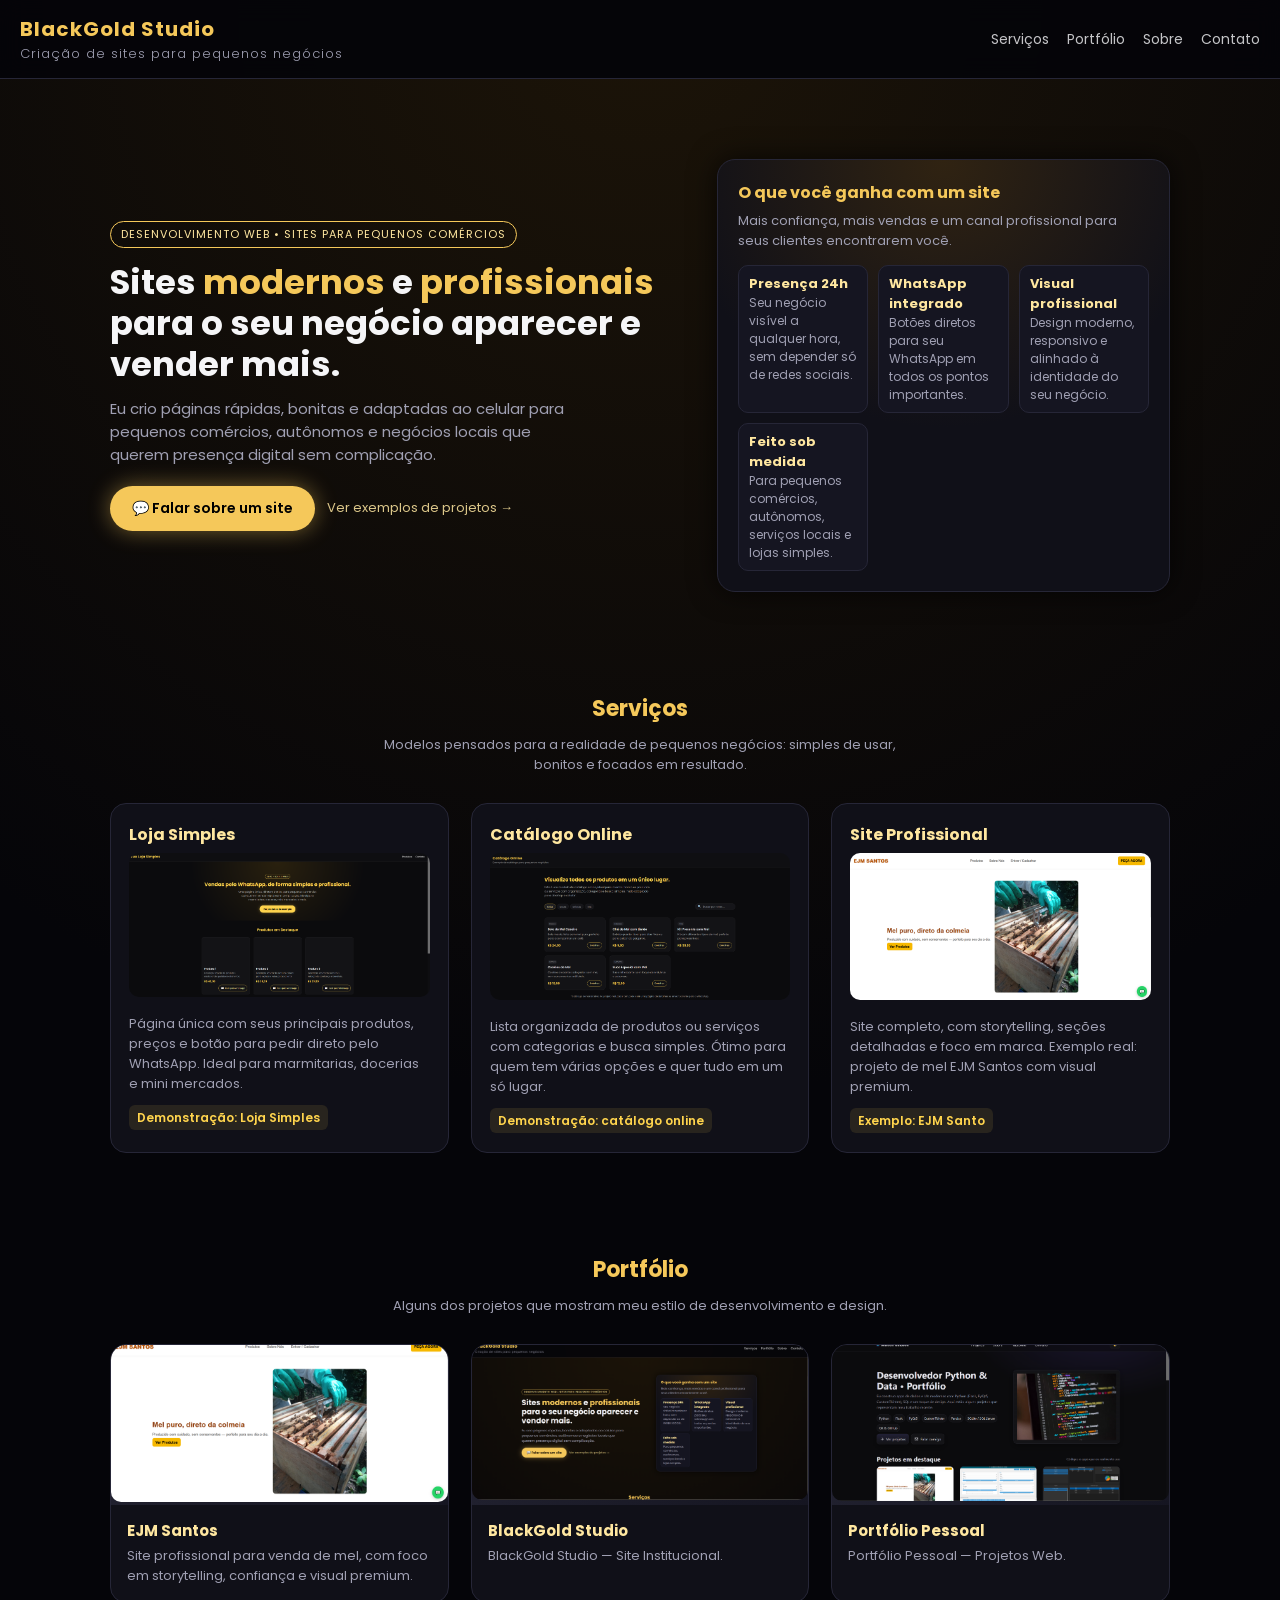
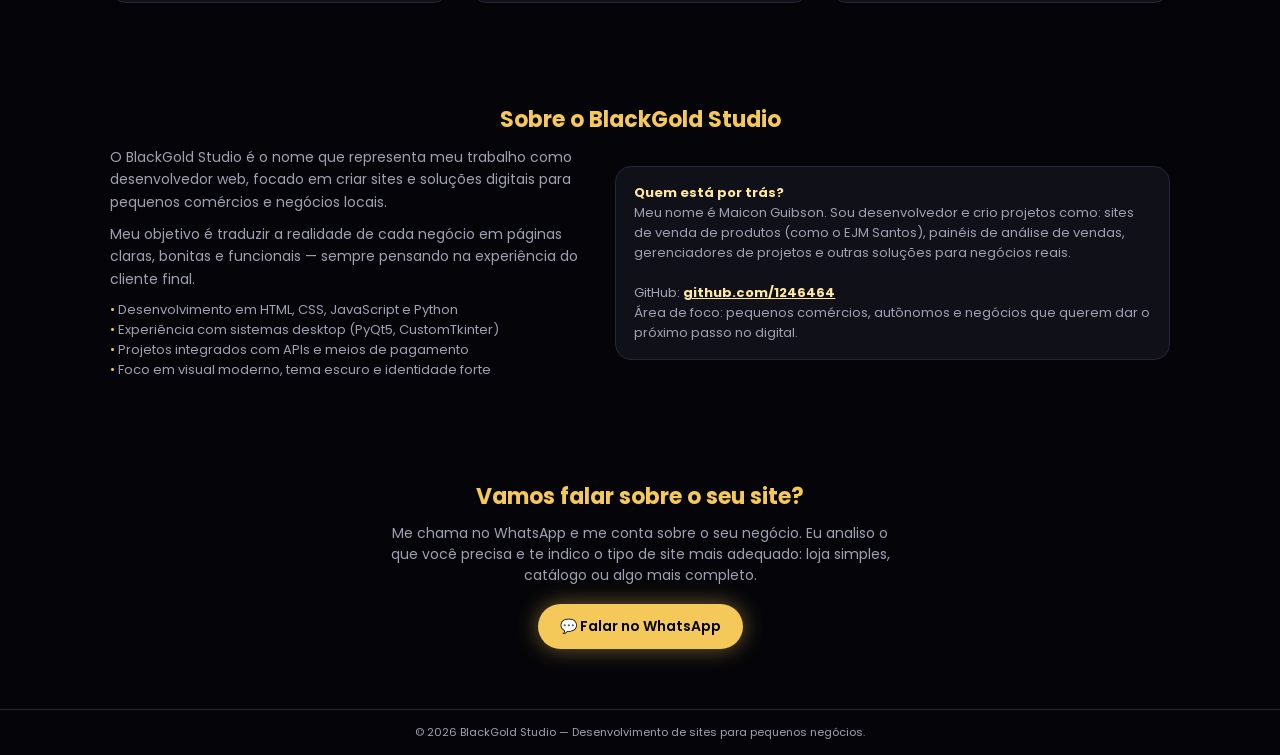
==== index.html @ bb47b321 "primeiro commit" ====
<!DOCTYPE html>
<html lang="pt-BR">
<head>
  <meta charset="UTF-8" />
  <meta name="viewport" content="width=device-width, initial-scale=1" />
  <title>BlackGold Studio — Criação de Sites</title>
  <link rel="stylesheet" href="https://fonts.googleapis.com/css2?family=Poppins:wght@300;400;600;700&display=swap">
  <style>
    :root {
      --bg: #050509;
      --bg-alt: #101018;
      --accent: #F5C85A;
      --accent-soft: #ffe7a0;
      --text: #f5f5f7;
      --muted: #a0a0b3;
      --border: #262637;
    }

    * {
      box-sizing: border-box;
      margin: 0;
      padding: 0;
    }

    body {
      font-family: "Poppins", Arial, sans-serif;
      background: radial-gradient(circle at top, #1c1408 0, #050509 45%);
      color: var(--text);
    }

    a {
      color: inherit;
    }

    header {
      position: sticky;
      top: 0;
      z-index: 20;
      background: #050509ee;
      backdrop-filter: blur(12px);
      border-bottom: 1px solid var(--border);
      padding: 14px 20px;
      display: flex;
      align-items: center;
      justify-content: space-between;
    }

    .logo {
      font-weight: 700;
      font-size: 20px;
      letter-spacing: 1px;
      color: var(--accent);
    }

    .logo span {
      font-weight: 300;
      font-size: 13px;
      color: var(--muted);
      display: block;
    }

    nav {
      display: flex;
      gap: 18px;
    }

    nav a {
      font-size: 14px;
      text-decoration: none;
      color: var(--text);
      opacity: 0.8;
      transition: 0.25s;
    }

    nav a:hover {
      opacity: 1;
      color: var(--accent);
    }

    .hero {
      max-width: 1100px;
      margin: 0 auto;
      padding: 80px 20px 60px;
      display: grid;
      grid-template-columns: minmax(0, 2fr) minmax(0, 1.6fr);
      gap: 40px;
      align-items: center;
    }

    .hero-left small {
      display: inline-block;
      padding: 4px 10px;
      border-radius: 999px;
      border: 1px solid var(--accent);
      font-size: 11px;
      text-transform: uppercase;
      letter-spacing: 1px;
      color: var(--accent-soft);
      margin-bottom: 14px;
    }

    .hero-left h1 {
      font-size: 34px;
      line-height: 1.2;
      margin-bottom: 12px;
    }

    .hero-left h1 span {
      color: var(--accent);
    }

    .hero-left p {
      font-size: 15px;
      color: var(--muted);
      max-width: 480px;
      margin-bottom: 20px;
    }

    .hero-cta {
      display: flex;
      flex-wrap: wrap;
      gap: 12px;
      align-items: center;
    }

    .btn-primary {
      display: inline-flex;
      align-items: center;
      gap: 8px;
      padding: 12px 22px;
      border-radius: 999px;
      background: var(--accent);
      color: #000;
      font-weight: 600;
      font-size: 14px;
      text-decoration: none;
      box-shadow: 0 0 22px rgba(245, 200, 90, 0.45);
      transition: 0.25s;
    }

    .btn-primary:hover {
      background: var(--accent-soft);
      transform: translateY(-2px);
      box-shadow: 0 0 28px rgba(245, 200, 90, 0.6);
    }

    .btn-ghost {
      font-size: 13px;
      color: var(--accent-soft);
      text-decoration: none;
      opacity: 0.85;
    }

    .hero-right {
      background: radial-gradient(circle at top, #302312 0, #101018 55%);
      border-radius: 18px;
      border: 1px solid var(--border);
      padding: 20px;
      box-shadow: 0 0 28px rgba(0, 0, 0, 0.7);
    }

    .hero-right h2 {
      font-size: 16px;
      margin-bottom: 6px;
      color: var(--accent);
    }

    .hero-right p {
      font-size: 13px;
      color: var(--muted);
      margin-bottom: 14px;
    }

    .hero-badges {
      display: grid;
      grid-template-columns: repeat(auto-fit, minmax(120px, 1fr));
      gap: 10px;
      margin-top: 10px;
    }

    .badge-card {
      background: #151521;
      border-radius: 10px;
      border: 1px solid #262637;
      padding: 8px 10px;
      font-size: 12px;
      color: var(--muted);
    }

    .badge-card strong {
      display: block;
      font-size: 13px;
      color: var(--accent-soft);
    }

    .section {
      max-width: 1100px;
      margin: 0 auto;
      padding: 40px 20px 60px;
    }

    .section-title {
      text-align: center;
      font-size: 22px;
      margin-bottom: 10px;
      color: var(--accent);
    }

    .section-sub {
      text-align: center;
      font-size: 13px;
      color: var(--muted);
      max-width: 520px;
      margin: 0 auto 28px;
    }

    .card-grid {
      display: grid;
      grid-template-columns: repeat(auto-fit, minmax(230px, 1fr));
      gap: 22px;
    }

    .card {
      background: var(--bg-alt);
      border-radius: 16px;
      border: 1px solid var(--border);
      padding: 18px 18px 20px;
      transition: 0.25s;
    }

    .card:hover {
      transform: translateY(-4px);
      border-color: var(--accent);
      box-shadow: 0 0 20px rgba(0, 0, 0, 0.7);
    }

    .card h3 {
      font-size: 16px;
      margin-bottom: 6px;
      color: var(--accent-soft);
    }

    .card p {
      font-size: 13px;
      color: var(--muted);
      margin-bottom: 10px;
    }

    .card span.tag {
      display: inline-block;
      margin-top: 4px;
      font-size: 11px;
      color: var(--muted);
      opacity: 0.9;
    }

    .portfolio-grid {
      display: grid;
      grid-template-columns: repeat(auto-fit, minmax(260px, 1fr));
      gap: 22px;
    }

    .portfolio-item {
      background: var(--bg-alt);
      border-radius: 16px;
      border: 1px solid var(--border);
      overflow: hidden;
      transition: 0.25s;
    }

    .portfolio-item:hover {
      transform: translateY(-4px);
      border-color: var(--accent);
      box-shadow: 0 0 20px rgba(0, 0, 0, 0.7);
    }

    .portfolio-thumb {
      height: 160px;
      background: linear-gradient(135deg, #252534, #151521);
      display: flex;
      align-items: center;
      justify-content: center;
      font-size: 13px;
      color: var(--muted);
    }

    .portfolio-body {
      padding: 14px 16px 16px;
    }

    .portfolio-body h3 {
      font-size: 15px;
      margin-bottom: 4px;
      color: var(--accent-soft);
    }

    .portfolio-body p {
      font-size: 13px;
      color: var(--muted);
    }

    .sobre {
      display: grid;
      grid-template-columns: minmax(0, 1.2fr) minmax(0, 1.4fr);
      gap: 30px;
      align-items: center;
    }

    .sobre-text p {
      font-size: 14px;
      color: var(--muted);
      margin-bottom: 10px;
      line-height: 1.6;
    }

    .sobre-list {
      font-size: 13px;
      color: var(--muted);
      list-style: none;
      margin-top: 6px;
    }

    .sobre-list li::before {
      content: "• ";
      color: var(--accent);
    }

    .sobre-box {
      background: var(--bg-alt);
      border-radius: 16px;
      border: 1px solid var(--border);
      padding: 16px 18px;
      font-size: 13px;
      color: var(--muted);
    }

    .sobre-box strong {
      color: var(--accent-soft);
    }

    .contato {
      text-align: center;
    }

    .contato p {
      font-size: 14px;
      color: var(--muted);
      max-width: 520px;
      margin: 10px auto 18px;
    }

    footer {
      border-top: 1px solid var(--border);
      padding: 14px 20px;
      font-size: 11px;
      color: var(--muted);
      text-align: center;
      background: #050509;
    }
    .tag-glow {
      color: #FFD44D;
      font-size: 12px;
      text-decoration: none;
      font-weight: 600;
      padding: 4px 8px;
      border-radius: 6px;
      background: rgba(255, 212, 77, 0.1);
      transition: 0.3s;
    }

    .tag-glow:hover {
      background: rgba(255, 212, 77, 0.25);
      box-shadow: 0 0 10px rgba(255, 212, 77, 0.4);
      padding-left: 12px;
    }


    @media (max-width: 900px) {
      .hero {
        grid-template-columns: 1fr;
        padding-top: 70px;
      }
      .hero-right {
        order: -1;
      }
      .sobre {
        grid-template-columns: 1fr;
      }
    }

    @media (max-width: 640px) {
      nav {
        display: none; /* pode virar menu hamburguer depois */
      }
      .hero {
        padding: 70px 16px 50px;
      }
      .hero-left h1 {
        font-size: 26px;
      }
    }
  </style>
</head>
<body>
  <header>
    <div class="logo">
      BlackGold Studio
      <span>Criação de sites para pequenos negócios</span>
    </div>
    <nav>
      <a href="#servicos">Serviços</a>
      <a href="#portfolio">Portfólio</a>
      <a href="#sobre">Sobre</a>
      <a href="#contato">Contato</a>
    </nav>
  </header>

  <main>
    <!-- HERO -->
    <section class="hero">
      <div class="hero-left">
        <small>Desenvolvimento Web • Sites para pequenos comércios</small>
        <h1>
          Sites <span>modernos</span> e <span>profissionais</span> para o seu negócio aparecer e vender mais.
        </h1>
        <p>
          Eu crio páginas rápidas, bonitas e adaptadas ao celular para pequenos comércios,
          autônomos e negócios locais que querem presença digital sem complicação.
        </p>
        <div class="hero-cta">
          <a class="btn-primary" href="https://wa.me/5511960670791?text=Ol%C3%A1%2C%20tenho%20interesse%20em%20um%20site%20para%20meu%20neg%C3%B3cio.">
            💬 Falar sobre um site
          </a>
          <a class="btn-ghost" href="#portfolio">Ver exemplos de projetos →</a>
        </div>
      </div>

      <aside class="hero-right">
        <h2>O que você ganha com um site</h2>
        <p>Mais confiança, mais vendas e um canal profissional para seus clientes encontrarem você.</p>
        <div class="hero-badges">
          <div class="badge-card">
            <strong>Presença 24h</strong>
            Seu negócio visível a qualquer hora, sem depender só de redes sociais.
          </div>
          <div class="badge-card">
            <strong>WhatsApp integrado</strong>
            Botões diretos para seu WhatsApp em todos os pontos importantes.
          </div>
          <div class="badge-card">
            <strong>Visual profissional</strong>
            Design moderno, responsivo e alinhado à identidade do seu negócio.
          </div>
          <div class="badge-card">
            <strong>Feito sob medida</strong>
            Para pequenos comércios, autônomos, serviços locais e lojas simples.
          </div>
        </div>
      </aside>
    </section>

    <!-- SERVIÇOS -->
    <section class="section" id="servicos">
      <h2 class="section-title">Serviços</h2>
      <p class="section-sub">
        Modelos pensados para a realidade de pequenos negócios: simples de usar, bonitos e focados em resultado.
      </p>
      <div class="card-grid">
        <article class="card">
          <h3>Loja Simples</h3>
          <img src="imagens/LojaSimples.PNG" alt="" style="width:100%;border-radius:10px;margin-bottom:10px;">
          <p>
            Página única com seus principais produtos, preços e botão para pedir direto pelo WhatsApp.
            Ideal para marmitarias, docerias e mini mercados.
          </p>
          <a class="tag-glow" href="lojas-simples.html" target="_blank">Demonstração: Loja Simples</a>
        </article>

        <article class="card">
          <h3>Catálogo Online</h3>
          <img src="imagens/catalogo-online.PNG" alt="" style="width:100%;border-radius:10px;margin-bottom:10px;">
          <p>
            Lista organizada de produtos ou serviços com categorias e busca simples.
            Ótimo para quem tem várias opções e quer tudo em um só lugar.
          </p>
          <a class="tag-glow" href="catalogo-online.html" target="_blank">Demonstração: catálogo online</a>
        </article>

        <article class="card">
          <h3>Site Profissional</h3>
          <img src="imagens/site_mel.PNG" alt="" style="width:100%;border-radius:10px;margin-bottom:10px;">
          <p>
            Site completo, com storytelling, seções detalhadas e foco em marca.
            Exemplo real: projeto de mel EJM Santos com visual premium.
          </p>
          <a class="tag-glow" href="https://ejm-santos-site-1.onrender.com/" target="_blank">Exemplo: EJM Santo</a>
        </article>

        <!-- <article class="card">
          <h3>Painéis e Sistemas</h3>
          <p>
            Sistemas em desktop ou web para gestão de vendas, projetos, relatórios e dashboards personalizados.
          </p>
          <span class="tag">Exemplo: Análise de Vendas, Gerenciador de Projetos</span>
        </article>
      </div> -->
    </section>

    <!-- PORTFÓLIO -->
    <section class="section" id="portfolio">
      <h2 class="section-title">Portfólio</h2>
      <p class="section-sub">
        Alguns dos projetos que mostram meu estilo de desenvolvimento e design.
      </p>
      <div class="portfolio-grid">
        <article class="portfolio-item">
          <div class="portfolio-thumb">
            <img src="imagens/site_mel.PNG" alt="" style="width:100%;border-radius:10px;margin-bottom:10px;">
          </div>
          <div class="portfolio-body">
            <h3>EJM Santos</h3>
            <p>Site profissional para venda de mel, com foco em storytelling, confiança e visual premium.</p>
          </div>
        </article>

        <article class="portfolio-item">
          <div class="portfolio-thumb">
            <img src="imagens/blackgold.PNG" alt="" style="width:100%;border-radius:10px;margin-bottom:10px;">
    
          </div>
          <div class="portfolio-body">
            <h3>BlackGold Studio</h3>
            <p>BlackGold Studio — Site Institucional.</p>
          </div>
        </article>

        <article class="portfolio-item">
          <div class="portfolio-thumb">
            <img src="imagens/Portfólio.PNG" alt="" style="width:100%;border-radius:10px;margin-bottom:10px;">
          </div>
          <div class="portfolio-body">
            <h3>Portfólio Pessoal</h3>
            <p>Portfólio Pessoal — Projetos Web.</p>
          </div>
        </article>
      </div>
    </section>

    <!-- SOBRE -->
    <section class="section" id="sobre">
      <h2 class="section-title">Sobre o BlackGold Studio</h2>
      <div class="sobre">
        <div class="sobre-text">
          <p>
            O BlackGold Studio é o nome que representa meu trabalho como desenvolvedor web,
            focado em criar sites e soluções digitais para pequenos comércios e negócios locais.
          </p>
          <p>
            Meu objetivo é traduzir a realidade de cada negócio em páginas claras, bonitas
            e funcionais — sempre pensando na experiência do cliente final.
          </p>
          <ul class="sobre-list">
            <li>Desenvolvimento em HTML, CSS, JavaScript e Python</li>
            <li>Experiência com sistemas desktop (PyQt5, CustomTkinter)</li>
            <li>Projetos integrados com APIs e meios de pagamento</li>
            <li>Foco em visual moderno, tema escuro e identidade forte</li>
          </ul>
        </div>
        <aside class="sobre-box">
          <strong>Quem está por trás?</strong><br />
          Meu nome é Maicon Guibson. Sou desenvolvedor e crio projetos como:
          sites de venda de produtos (como o EJM Santos), painéis de análise de vendas,
          gerenciadores de projetos e outras soluções para negócios reais.<br /><br />
          GitHub: <strong><a href="https://github.com/1246464">github.com/1246464</a></strong><br />
          Área de foco: pequenos comércios, autônomos e negócios que querem dar o próximo passo no digital.
        </aside>
      </div>
    </section>

    <!-- CONTATO -->
    <section class="section contato" id="contato">
      <h2 class="section-title">Vamos falar sobre o seu site?</h2>
      <p>
        Me chama no WhatsApp e me conta sobre o seu negócio. Eu analiso o que você precisa
        e te indico o tipo de site mais adequado: loja simples, catálogo ou algo mais completo.
      </p>
      <a class="btn-primary" href="https://wa.me/5511960670791?text=Ol%C3%A1%2C%20gostaria%20de%20um%20site%20para%20o%20meu%20neg%C3%B3cio.">
        💬 Falar no WhatsApp
      </a>
    </section>
  </main>

  <footer>
    © <span id="ano"></span> BlackGold Studio — Desenvolvimento de sites para pequenos negócios.
  </footer>

  <script>
    document.getElementById('ano').textContent = new Date().getFullYear();
  </script>
</body>
</html>
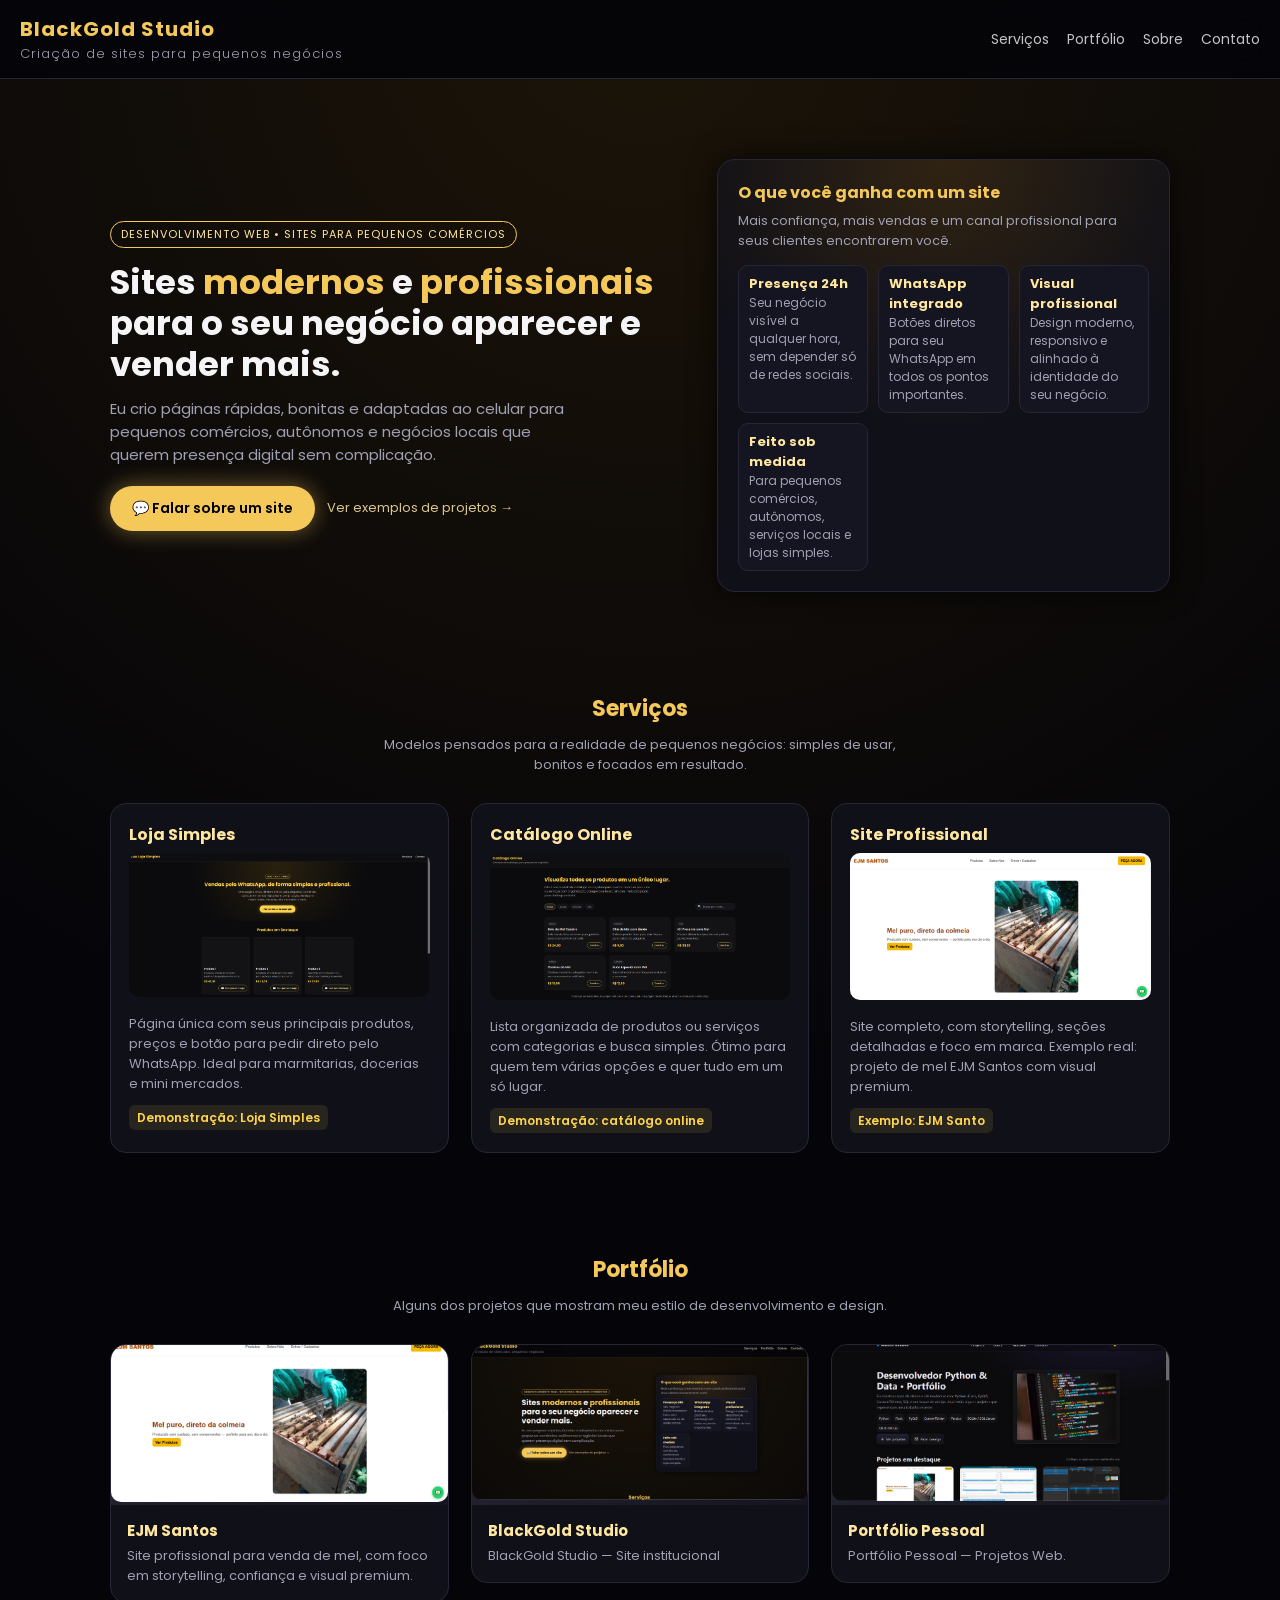
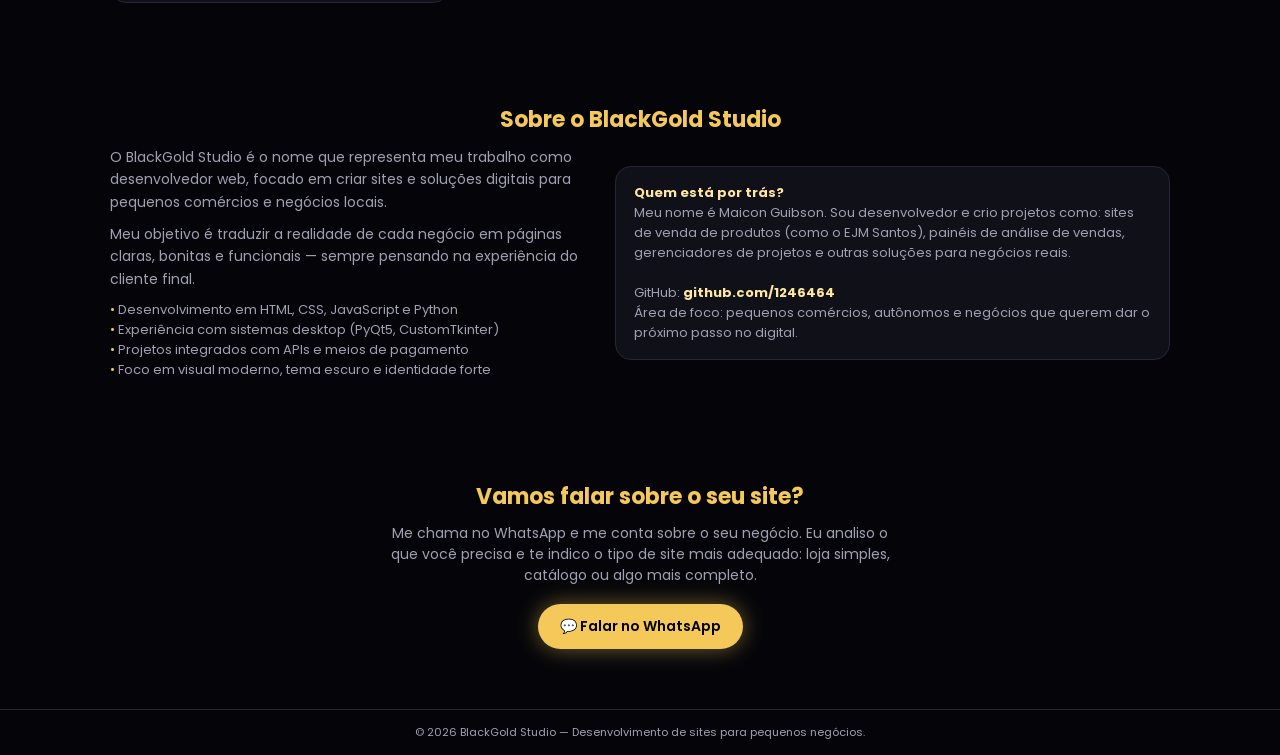
==== commit b5ea9b02: "card clicável" ====
--- a/index.html
+++ b/index.html
@@ -30,6 +30,7 @@
 
     a {
       color: inherit;
+      text-decoration: none;
     }
 
     header {
@@ -513,36 +514,43 @@
         Alguns dos projetos que mostram meu estilo de desenvolvimento e design.
       </p>
       <div class="portfolio-grid">
-        <article class="portfolio-item">
-          <div class="portfolio-thumb">
-            <img src="imagens/site_mel.PNG" alt="" style="width:100%;border-radius:10px;margin-bottom:10px;">
-          </div>
-          <div class="portfolio-body">
-            <h3>EJM Santos</h3>
-            <p>Site profissional para venda de mel, com foco em storytelling, confiança e visual premium.</p>
-          </div>
-        </article>
-
-        <article class="portfolio-item">
-          <div class="portfolio-thumb">
-            <img src="imagens/blackgold.PNG" alt="" style="width:100%;border-radius:10px;margin-bottom:10px;">
-    
-          </div>
-          <div class="portfolio-body">
-            <h3>BlackGold Studio</h3>
-            <p>BlackGold Studio — Site Institucional.</p>
-          </div>
-        </article>
-
-        <article class="portfolio-item">
-          <div class="portfolio-thumb">
-            <img src="imagens/Portfólio.PNG" alt="" style="width:100%;border-radius:10px;margin-bottom:10px;">
-          </div>
-          <div class="portfolio-body">
-            <h3>Portfólio Pessoal</h3>
-            <p>Portfólio Pessoal — Projetos Web.</p>
-          </div>
-        </article>
+        <a href="https://ejm-santos-site-1.onrender.com/">
+          <article class="portfolio-item">
+            <div class="portfolio-thumb">
+              <img src="imagens/site_mel.PNG" alt="" style="width:100%;border-radius:10px;margin-bottom:10px;">
+            </div>
+            <div class="portfolio-body">
+              <h3>EJM Santos</h3>
+              <p>Site profissional para venda de mel, com foco em storytelling, confiança e visual premium.</p>
+            </div>
+          </article>
+        </a>
+        
+        <a href="https://1246464.github.io/Portfolio-maicon/">
+          <article class="portfolio-item">
+            <div class="portfolio-thumb">
+              <img src="imagens/blackgold.PNG" alt="" style="width:100%;border-radius:10px;margin-bottom:10px;">
+      
+            </div>
+            <div class="portfolio-body">
+              <h3>BlackGold Studio</h3>
+              <p>BlackGold Studio — Site institucional</p>
+            </div>
+          </article>
+        </a>
+        
+        <a href="https://1246464.github.io/BlackGold-Studio/">
+          <article class="portfolio-item">
+            <div class="portfolio-thumb">
+              <img src="imagens/Portfólio.PNG" alt="" style="width:100%;border-radius:10px;margin-bottom:10px;">
+            </div>
+            <div class="portfolio-body">
+              <h3>Portfólio Pessoal</h3>
+              <p>Portfólio Pessoal — Projetos Web.</p>
+            </div>
+          </article>
+        </a>
+        
       </div>
     </section>
 
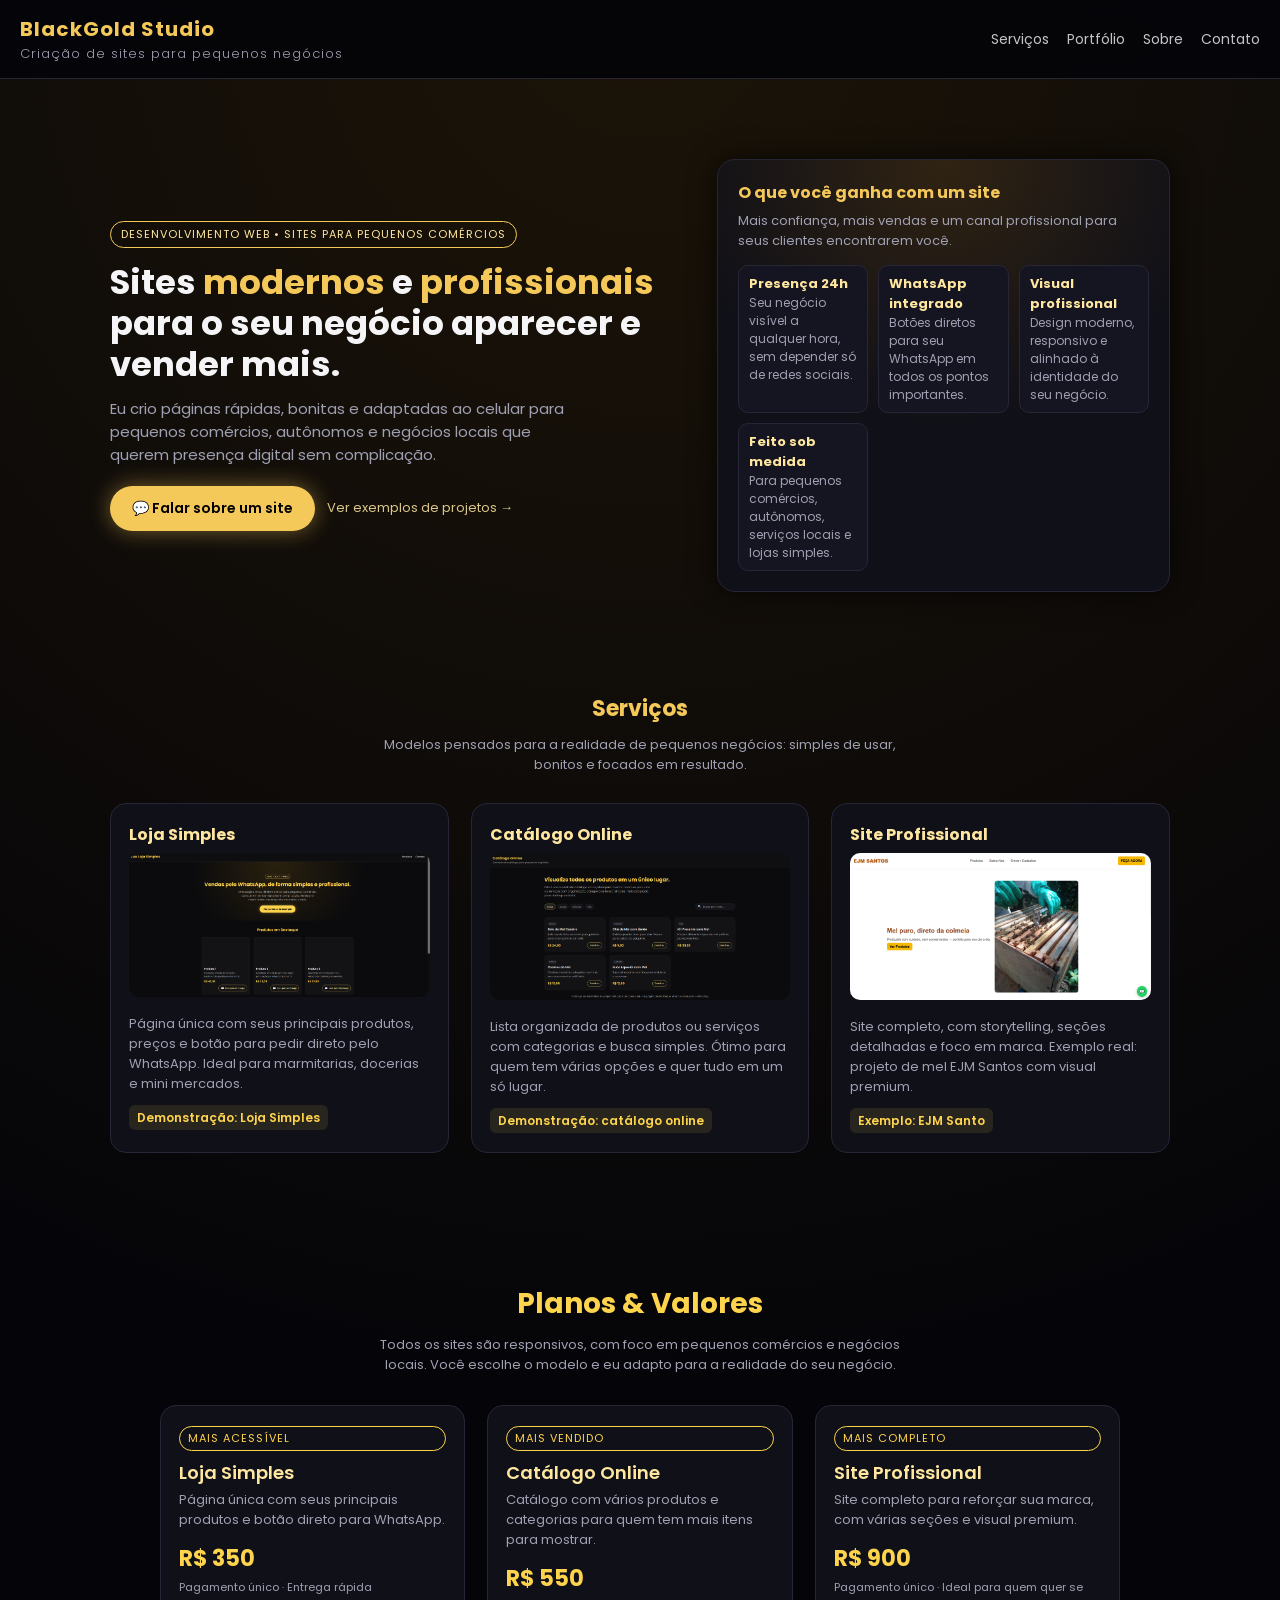
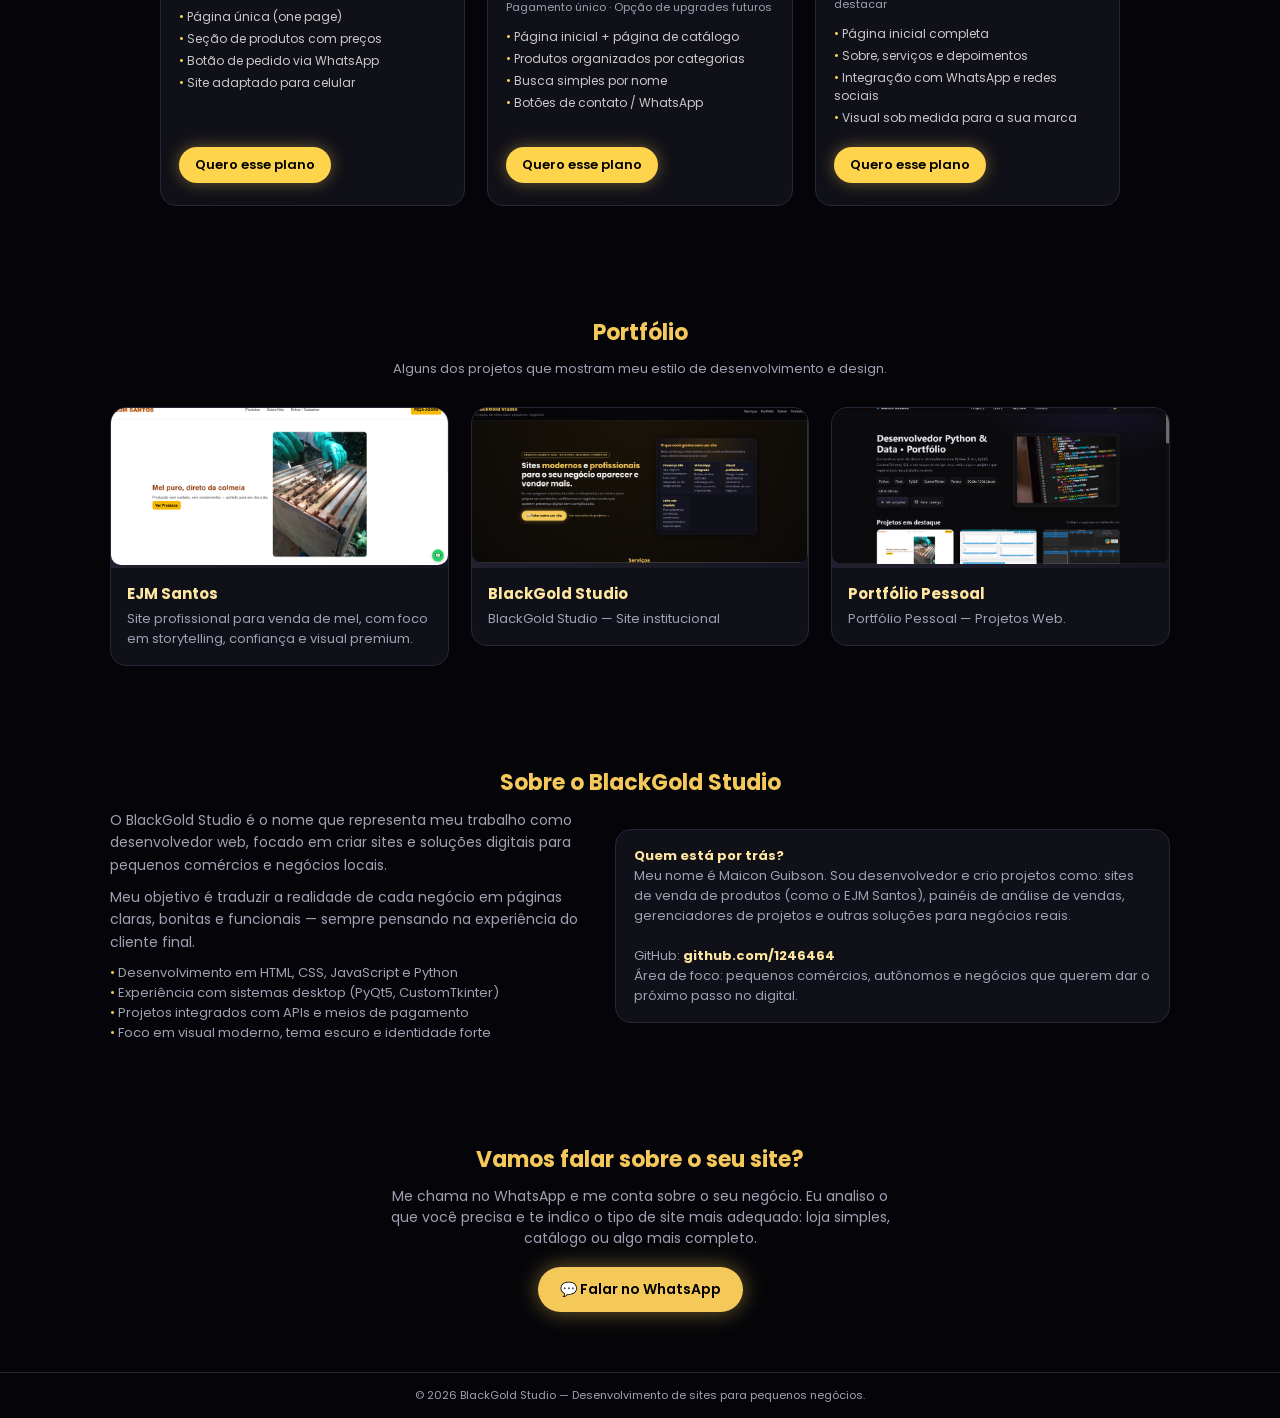
==== commit d7ac726c: "add de preços" ====
--- a/index.html
+++ b/index.html
@@ -400,6 +400,128 @@
         font-size: 26px;
       }
     }
+    .pricing {
+      padding: 70px 20px;
+      max-width: 1000px;
+      margin: 0 auto;
+    }
+
+    .pricing-title {
+      text-align: center;
+      font-size: 28px;
+      color: #FFD44D;
+      margin-bottom: 10px;
+      font-weight: 700;
+    }
+
+    .pricing-sub {
+      text-align: center;
+      font-size: 13px;
+      color: #a0a0b3;
+      max-width: 520px;
+      margin: 0 auto 30px;
+    }
+
+    .pricing-grid {
+      display: grid;
+      grid-template-columns: repeat(auto-fit, minmax(260px, 1fr));
+      gap: 22px;
+    }
+
+    .pricing-card {
+      background: #101018;
+      border-radius: 16px;
+      border: 1px solid #262637;
+      padding: 20px 18px 22px;
+      display: flex;
+      flex-direction: column;
+      transition: 0.25s;
+    }
+
+    .pricing-card:hover {
+      transform: translateY(-4px);
+      border-color: #FFD44D;
+      box-shadow: 0 0 20px rgba(0, 0, 0, 0.7);
+    }
+
+    .pricing-badge {
+      display: inline-block;
+      font-size: 11px;
+      text-transform: uppercase;
+      letter-spacing: 1px;
+      padding: 3px 8px;
+      border-radius: 999px;
+      border: 1px solid #FFD44D;
+      color: #FFD44D;
+      margin-bottom: 8px;
+    }
+
+    .pricing-name {
+      font-size: 18px;
+      font-weight: 600;
+      color: #ffe7a0;
+      margin-bottom: 4px;
+    }
+
+    .pricing-desc {
+      font-size: 13px;
+      color: #a0a0b3;
+      margin-bottom: 12px;
+    }
+
+    .pricing-price {
+      font-size: 22px;
+      font-weight: 700;
+      color: #FFD44D;
+      margin-bottom: 4px;
+    }
+
+    .pricing-detail {
+      font-size: 11px;
+      color: #a0a0b3;
+      margin-bottom: 12px;
+    }
+
+    .pricing-list {
+      list-style: none;
+      padding: 0;
+      margin: 0 0 16px;
+      font-size: 12px;
+      color: #c9c9c9;
+    }
+
+    .pricing-list li {
+      margin-bottom: 4px;
+    }
+
+    .pricing-list li::before {
+      content: "• ";
+      color: #FFD44D;
+    }
+
+    .pricing-cta {
+      margin-top: auto;
+      text-align: left;
+    }
+
+    .pricing-cta a {
+      display: inline-block;
+      padding: 8px 16px;
+      border-radius: 999px;
+      background: #FFD44D;
+      color: #000;
+      font-size: 13px;
+      font-weight: 600;
+      text-decoration: none;
+      box-shadow: 0 0 16px rgba(245, 200, 90, 0.4);
+      transition: 0.25s;
+    }
+
+    .pricing-cta a:hover {
+      background: #ffea9e;
+      transform: translateY(-1px);
+    }
+
   </style>
 </head>
 <body>
@@ -507,6 +629,84 @@
       </div> -->
     </section>
 
+    <section class="pricing" id="planos">
+      <h2 class="pricing-title">Planos & Valores</h2>
+      <p class="pricing-sub">
+        Todos os sites são responsivos, com foco em pequenos comércios e negócios locais.
+        Você escolhe o modelo e eu adapto para a realidade do seu negócio.
+      </p>
+
+      <div class="pricing-grid">
+        
+        <!-- LOJA SIMPLES -->
+        <article class="pricing-card">
+          <span class="pricing-badge">Mais acessível</span>
+          <h3 class="pricing-name">Loja Simples</h3>
+          <p class="pricing-desc">
+            Página única com seus principais produtos e botão direto para WhatsApp.
+          </p>
+          <div class="pricing-price">R$ 350</div>
+          <div class="pricing-detail">Pagamento único · Entrega rápida</div>
+          <ul class="pricing-list">
+            <li>Página única (one page)</li>
+            <li>Seção de produtos com preços</li>
+            <li>Botão de pedido via WhatsApp</li>
+            <li>Site adaptado para celular</li>
+          </ul>
+          <div class="pricing-cta">
+            <a href="https://wa.me/5511999999999?text=Ol%C3%A1%2C%20me%20interessei%20pelo%20plano%20Loja%20Simples.">
+              Quero esse plano
+            </a>
+          </div>
+        </article>
+
+        <!-- CATÁLOGO ONLINE -->
+        <article class="pricing-card">
+          <span class="pricing-badge">Mais vendido</span>
+          <h3 class="pricing-name">Catálogo Online</h3>
+          <p class="pricing-desc">
+            Catálogo com vários produtos e categorias para quem tem mais itens para mostrar.
+          </p>
+          <div class="pricing-price">R$ 550</div>
+          <div class="pricing-detail">Pagamento único · Opção de upgrades futuros</div>
+          <ul class="pricing-list">
+            <li>Página inicial + página de catálogo</li>
+            <li>Produtos organizados por categorias</li>
+            <li>Busca simples por nome</li>
+            <li>Botões de contato / WhatsApp</li>
+          </ul>
+          <div class="pricing-cta">
+            <a href="https://wa.me/5511999999999?text=Ol%C3%A1%2C%20me%20interessei%20pelo%20plano%20Cat%C3%A1logo%20Online.">
+              Quero esse plano
+            </a>
+          </div>
+        </article>
+
+        <!-- SITE PROFISSIONAL -->
+        <article class="pricing-card">
+          <span class="pricing-badge">Mais completo</span>
+          <h3 class="pricing-name">Site Profissional</h3>
+          <p class="pricing-desc">
+            Site completo para reforçar sua marca, com várias seções e visual premium.
+          </p>
+          <div class="pricing-price">R$ 900</div>
+          <div class="pricing-detail">Pagamento único · Ideal para quem quer se destacar</div>
+          <ul class="pricing-list">
+            <li>Página inicial completa</li>
+            <li>Sobre, serviços e depoimentos</li>
+            <li>Integração com WhatsApp e redes sociais</li>
+            <li>Visual sob medida para a sua marca</li>
+          </ul>
+          <div class="pricing-cta">
+            <a href="https://wa.me/5511999999999?text=Ol%C3%A1%2C%20me%20interessei%20pelo%20plano%20Site%20Profissional.">
+              Quero esse plano
+            </a>
+          </div>
+        </article>
+
+      </div>
+    </section>
+
     <!-- PORTFÓLIO -->
     <section class="section" id="portfolio">
       <h2 class="section-title">Portfólio</h2>
@@ -526,7 +726,7 @@
           </article>
         </a>
         
-        <a href="https://1246464.github.io/Portfolio-maicon/">
+        <a href="https://1246464.github.io/BlackGold-Studio/">
           <article class="portfolio-item">
             <div class="portfolio-thumb">
               <img src="imagens/blackgold.PNG" alt="" style="width:100%;border-radius:10px;margin-bottom:10px;">
@@ -539,7 +739,7 @@
           </article>
         </a>
         
-        <a href="https://1246464.github.io/BlackGold-Studio/">
+        <a href="https://1246464.github.io/Portfolio-maicon/">
           <article class="portfolio-item">
             <div class="portfolio-thumb">
               <img src="imagens/Portfólio.PNG" alt="" style="width:100%;border-radius:10px;margin-bottom:10px;">
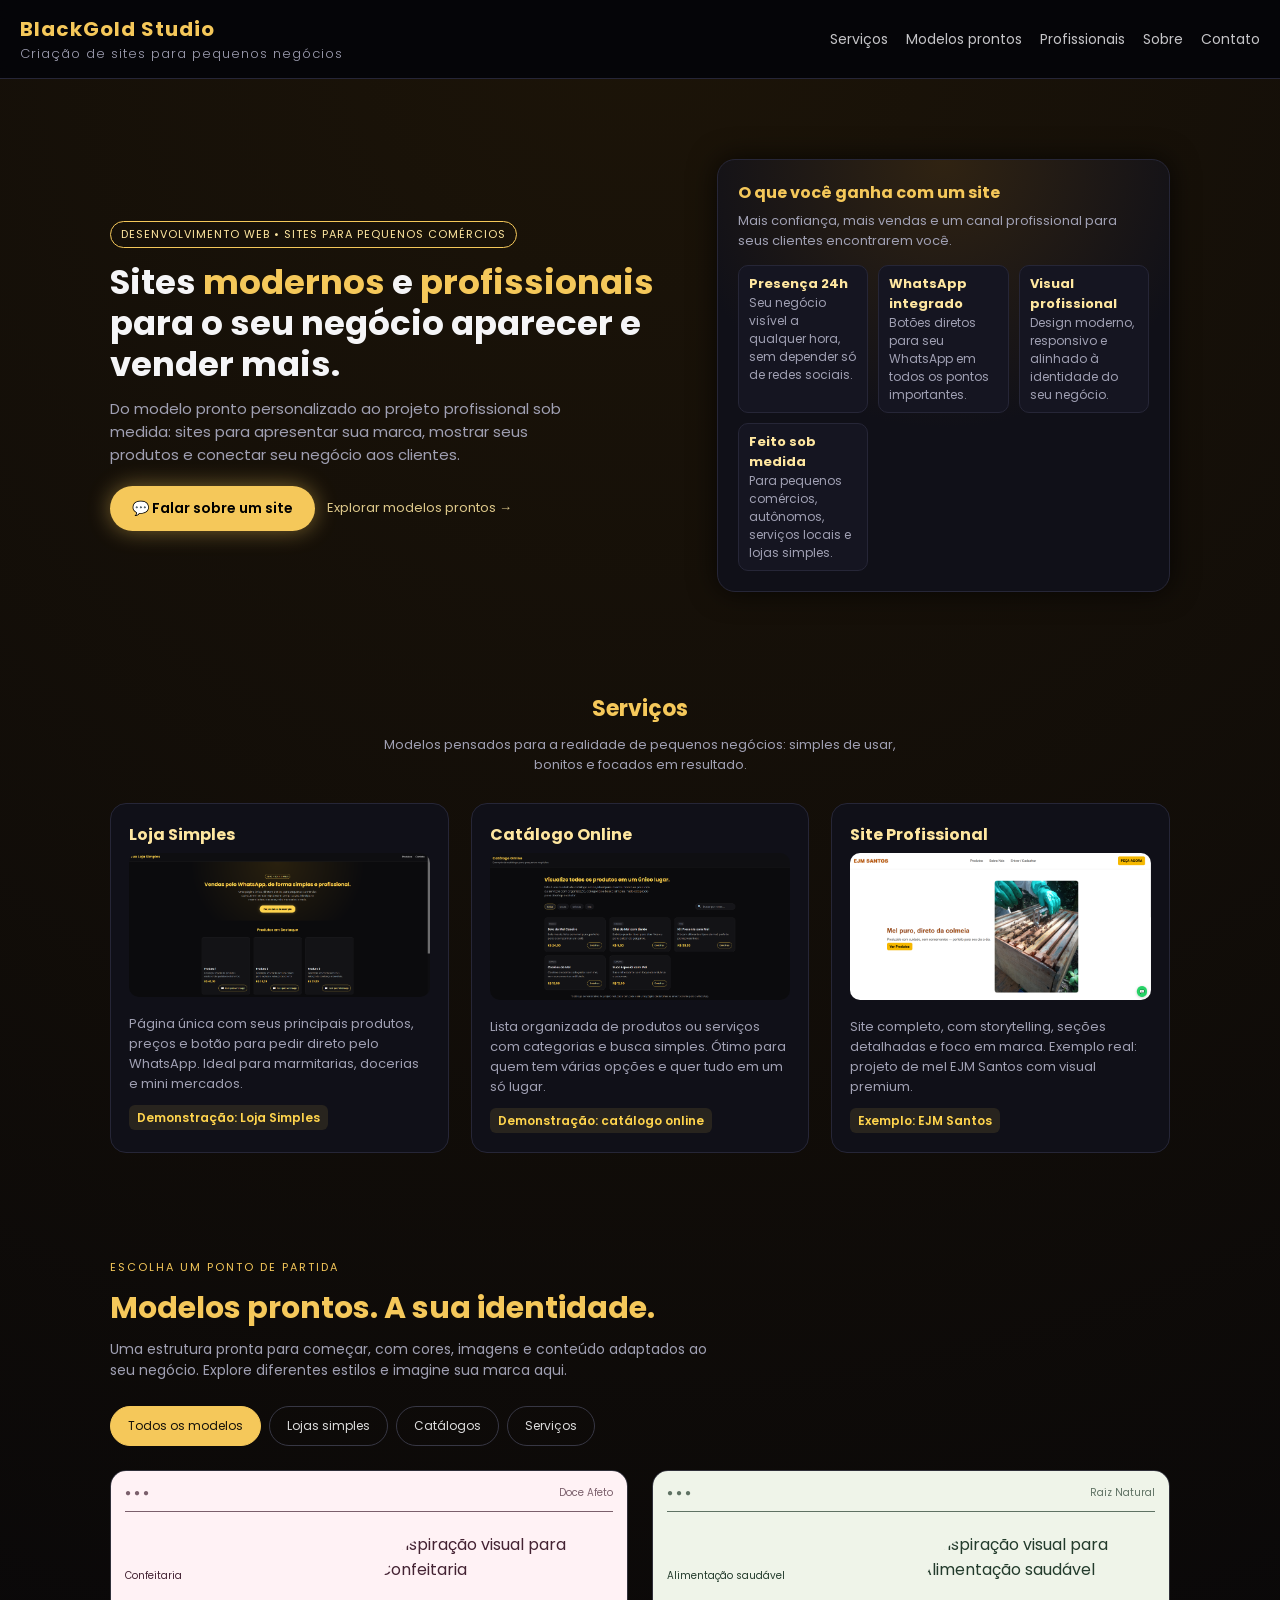
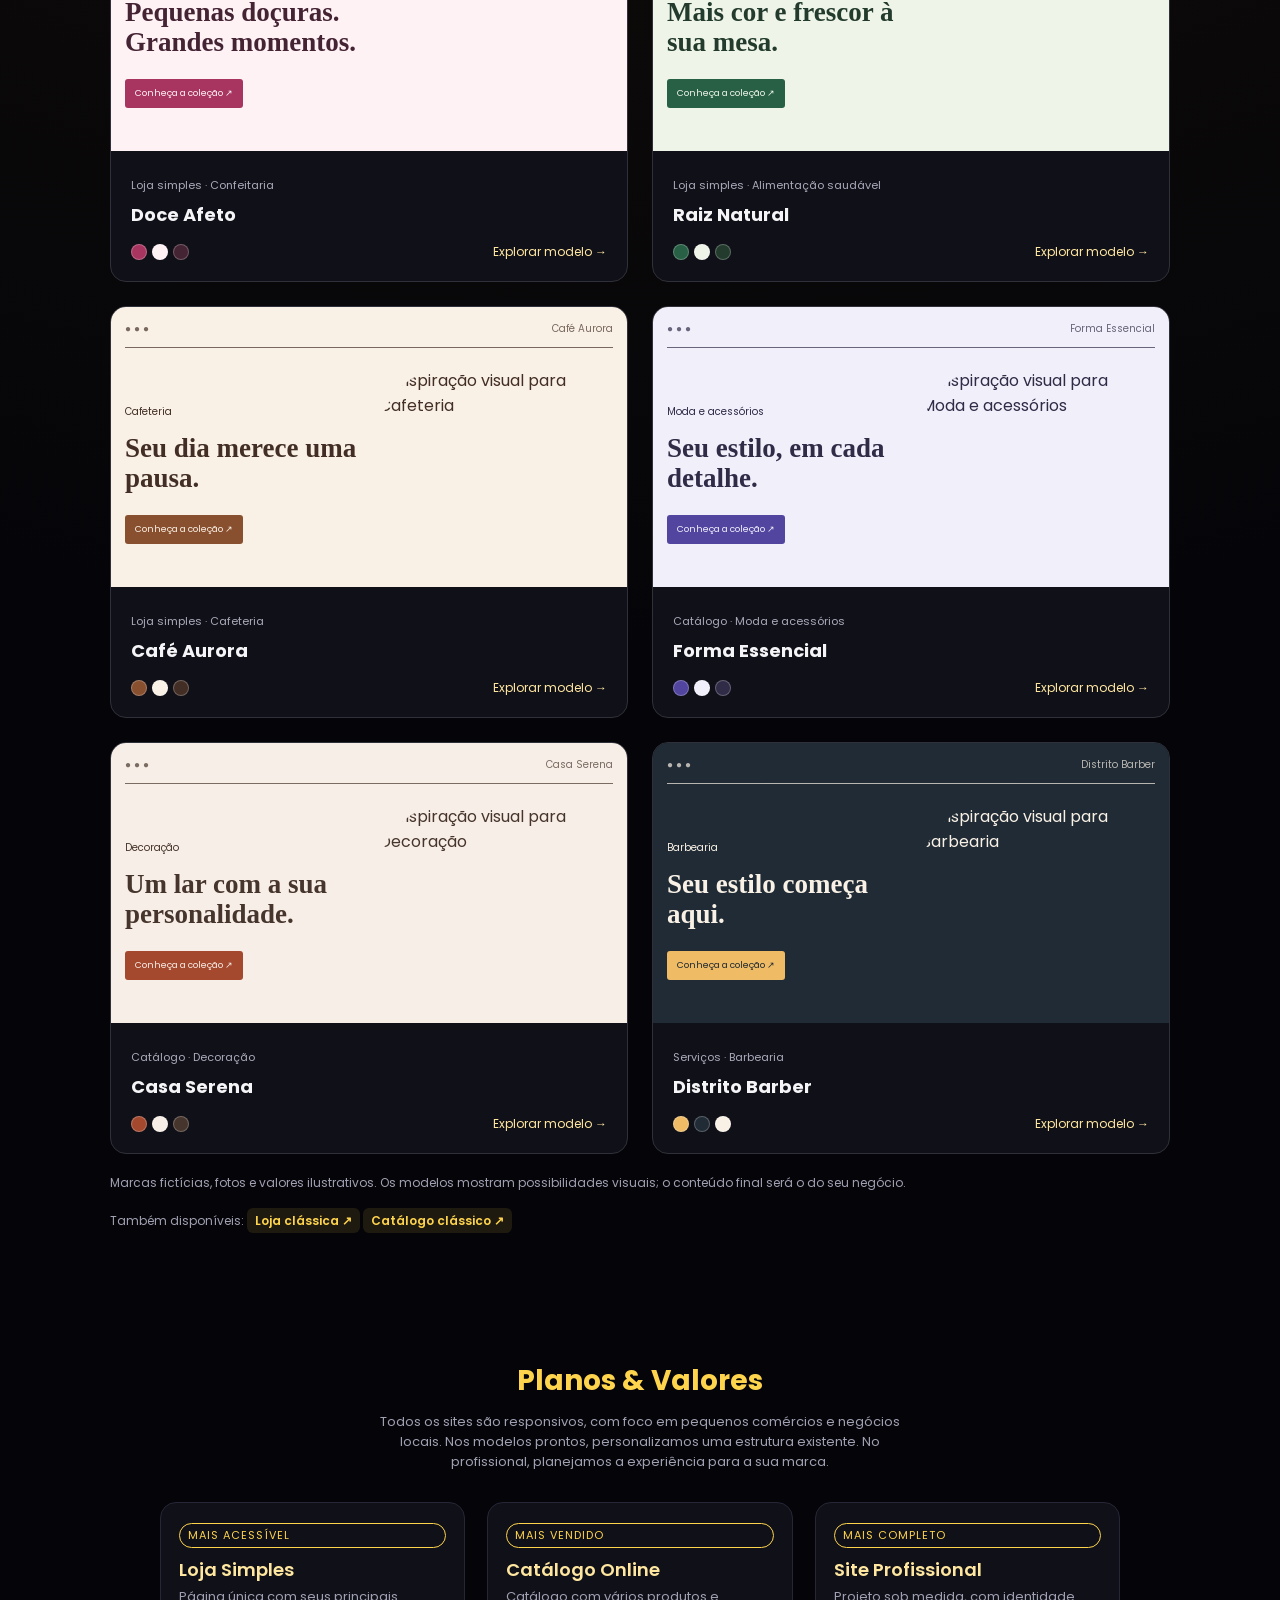
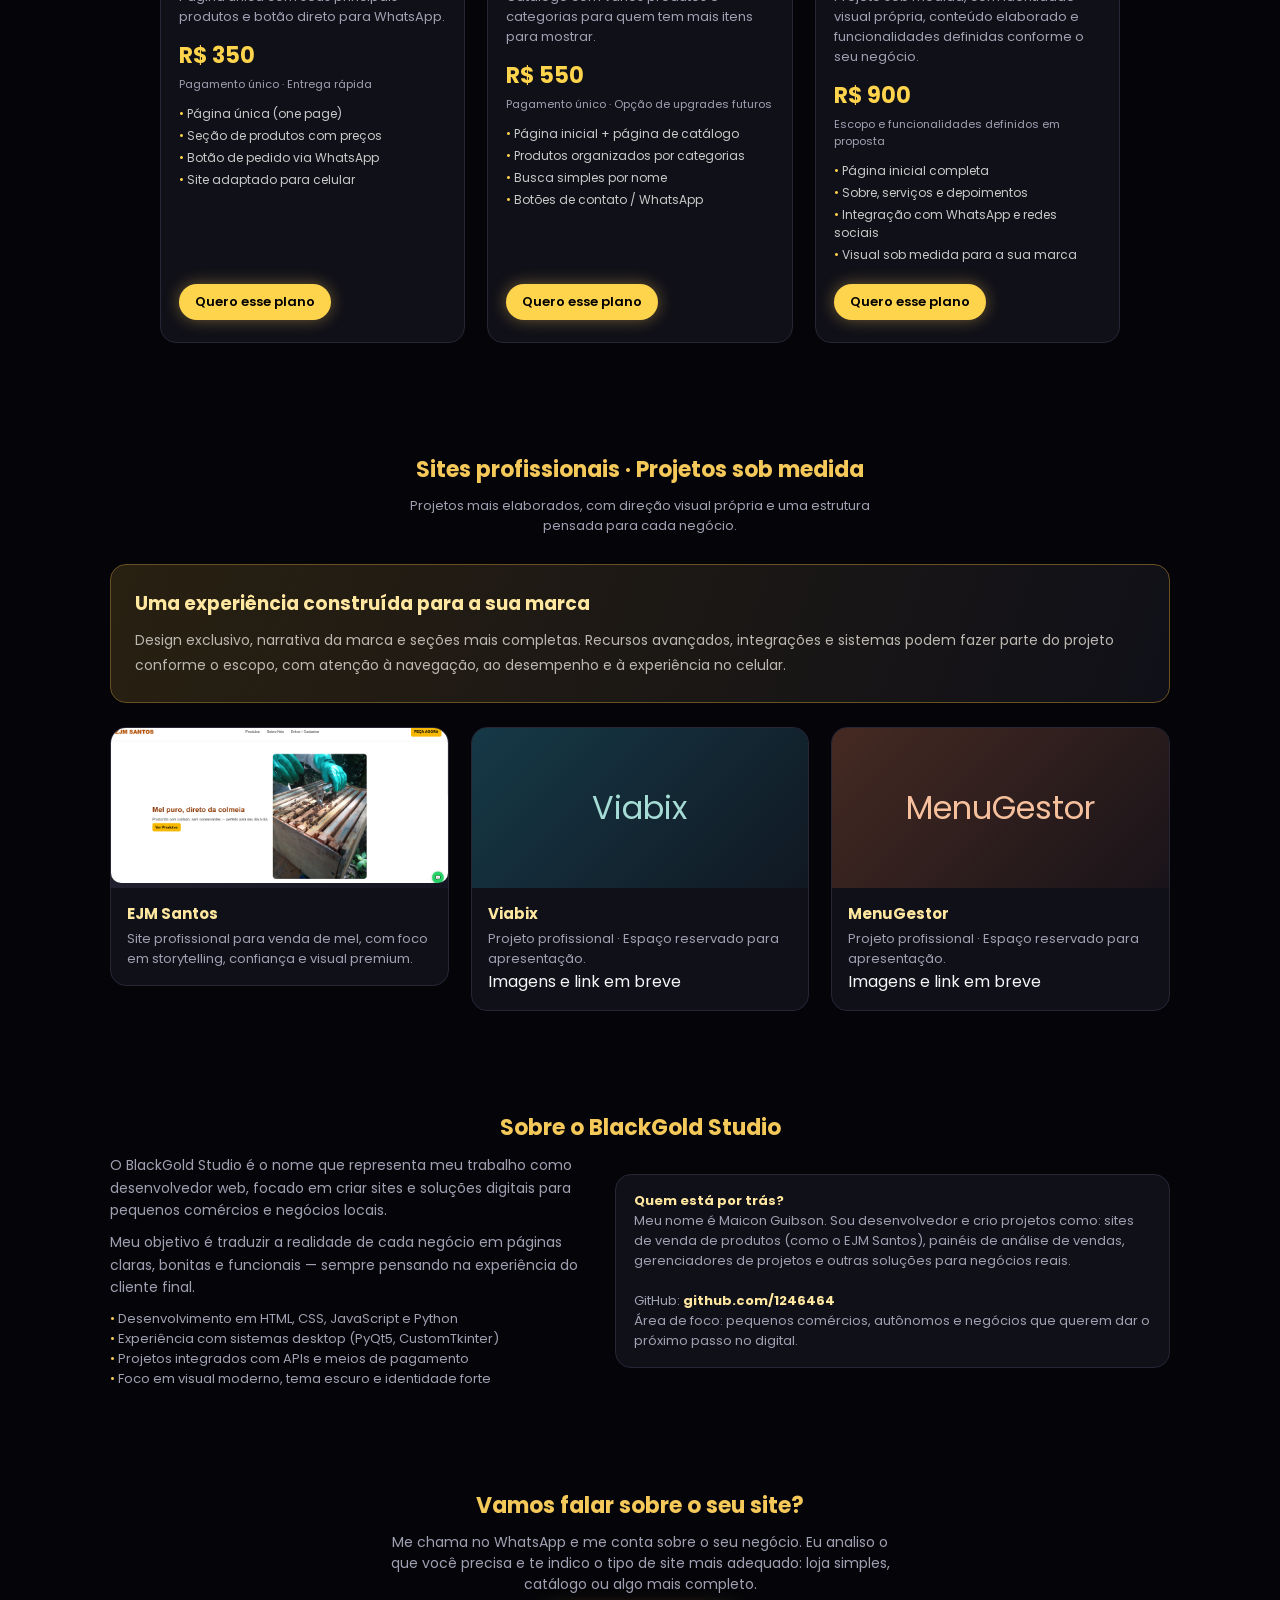
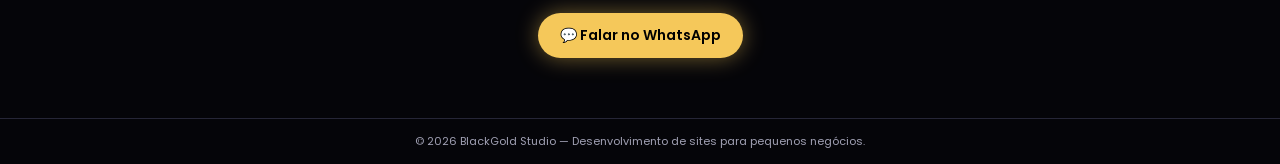
==== commit 15e23872: "atualizações" ====
--- a/index.html
+++ b/index.html
@@ -523,6 +523,8 @@
     }
 
   </style>
+  <link rel="stylesheet" href="modelos.css">
+  <script src="modelos.js" defer></script>
 </head>
 <body>
   <header>
@@ -532,7 +534,8 @@
     </div>
     <nav>
       <a href="#servicos">Serviços</a>
-      <a href="#portfolio">Portfólio</a>
+      <a href="#modelos">Modelos prontos</a>
+      <a href="#portfolio">Profissionais</a>
       <a href="#sobre">Sobre</a>
       <a href="#contato">Contato</a>
     </nav>
@@ -547,14 +550,14 @@
           Sites <span>modernos</span> e <span>profissionais</span> para o seu negócio aparecer e vender mais.
         </h1>
         <p>
-          Eu crio páginas rápidas, bonitas e adaptadas ao celular para pequenos comércios,
-          autônomos e negócios locais que querem presença digital sem complicação.
+          Do modelo pronto personalizado ao projeto profissional sob medida: sites para
+          apresentar sua marca, mostrar seus produtos e conectar seu negócio aos clientes.
         </p>
         <div class="hero-cta">
           <a class="btn-primary" href="https://wa.me/5511960670791?text=Ol%C3%A1%2C%20tenho%20interesse%20em%20um%20site%20para%20meu%20neg%C3%B3cio.">
             💬 Falar sobre um site
           </a>
-          <a class="btn-ghost" href="#portfolio">Ver exemplos de projetos →</a>
+          <a class="btn-ghost" href="#modelos">Explorar modelos prontos →</a>
         </div>
       </div>
 
@@ -596,7 +599,7 @@
             Página única com seus principais produtos, preços e botão para pedir direto pelo WhatsApp.
             Ideal para marmitarias, docerias e mini mercados.
           </p>
-          <a class="tag-glow" href="lojas-simples.html" target="_blank">Demonstração: Loja Simples</a>
+          <a class="tag-glow" href="lojas-simples.html" target="_blank" rel="noopener noreferrer">Demonstração: Loja Simples</a>
         </article>
 
         <article class="card">
@@ -606,7 +609,7 @@
             Lista organizada de produtos ou serviços com categorias e busca simples.
             Ótimo para quem tem várias opções e quer tudo em um só lugar.
           </p>
-          <a class="tag-glow" href="catalogo-online.html" target="_blank">Demonstração: catálogo online</a>
+          <a class="tag-glow" href="catalogo-online.html" target="_blank" rel="noopener noreferrer">Demonstração: catálogo online</a>
         </article>
 
         <article class="card">
@@ -616,24 +619,31 @@
             Site completo, com storytelling, seções detalhadas e foco em marca.
             Exemplo real: projeto de mel EJM Santos com visual premium.
           </p>
-          <a class="tag-glow" href="https://ejm-santos-site-1.onrender.com/" target="_blank">Exemplo: EJM Santo</a>
+          <a class="tag-glow" href="https://ejm-santos-site-1.onrender.com/" target="_blank" rel="noopener noreferrer">Exemplo: EJM Santos</a>
         </article>
 
-        <!-- <article class="card">
-          <h3>Painéis e Sistemas</h3>
-          <p>
-            Sistemas em desktop ou web para gestão de vendas, projetos, relatórios e dashboards personalizados.
-          </p>
-          <span class="tag">Exemplo: Análise de Vendas, Gerenciador de Projetos</span>
-        </article>
-      </div> -->
+      </div>
+    </section>
+
+    <section class="section" id="modelos">
+      <div class="modelos-intro"><div><span class="eyebrow">Escolha um ponto de partida</span><h2>Modelos prontos. A sua identidade.</h2><p>Uma estrutura pronta para começar, com cores, imagens e conteúdo adaptados ao seu negócio. Explore diferentes estilos e imagine sua marca aqui.</p></div></div>
+      <div class="modelos-filtros" role="group" aria-label="Filtrar modelos">
+        <button data-filtro-modelo="Todos" aria-pressed="true">Todos os modelos</button>
+        <button data-filtro-modelo="Loja simples" aria-pressed="false">Lojas simples</button>
+        <button data-filtro-modelo="Catálogo" aria-pressed="false">Catálogos</button>
+        <button data-filtro-modelo="Serviços" aria-pressed="false">Serviços</button>
+      </div>
+      <div class="modelos-grid" id="galeria-modelos"></div>
+      <noscript><p>Ative o JavaScript para explorar a galeria ou veja os <a href="lojas-simples.html">modelos originais</a>.</p></noscript>
+      <p class="modelos-note">Marcas fictícias, fotos e valores ilustrativos. Os modelos mostram possibilidades visuais; o conteúdo final será o do seu negócio.</p>
+      <p class="modelos-note">Também disponíveis: <a class="tag-glow" href="lojas-simples.html">Loja clássica ↗</a> <a class="tag-glow" href="catalogo-online.html">Catálogo clássico ↗</a></p>
     </section>
 
     <section class="pricing" id="planos">
       <h2 class="pricing-title">Planos & Valores</h2>
       <p class="pricing-sub">
         Todos os sites são responsivos, com foco em pequenos comércios e negócios locais.
-        Você escolhe o modelo e eu adapto para a realidade do seu negócio.
+        Nos modelos prontos, personalizamos uma estrutura existente. No profissional, planejamos a experiência para a sua marca.
       </p>
 
       <div class="pricing-grid">
@@ -654,7 +664,7 @@
             <li>Site adaptado para celular</li>
           </ul>
           <div class="pricing-cta">
-            <a href="https://wa.me/5511999999999?text=Ol%C3%A1%2C%20me%20interessei%20pelo%20plano%20Loja%20Simples.">
+            <a href="https://wa.me/5511960670791?text=Ol%C3%A1%2C%20me%20interessei%20pelo%20plano%20Loja%20Simples.">
               Quero esse plano
             </a>
           </div>
@@ -676,7 +686,7 @@
             <li>Botões de contato / WhatsApp</li>
           </ul>
           <div class="pricing-cta">
-            <a href="https://wa.me/5511999999999?text=Ol%C3%A1%2C%20me%20interessei%20pelo%20plano%20Cat%C3%A1logo%20Online.">
+            <a href="https://wa.me/5511960670791?text=Ol%C3%A1%2C%20me%20interessei%20pelo%20plano%20Cat%C3%A1logo%20Online.">
               Quero esse plano
             </a>
           </div>
@@ -687,10 +697,10 @@
           <span class="pricing-badge">Mais completo</span>
           <h3 class="pricing-name">Site Profissional</h3>
           <p class="pricing-desc">
-            Site completo para reforçar sua marca, com várias seções e visual premium.
+            Projeto sob medida, com identidade visual própria, conteúdo elaborado e funcionalidades definidas conforme o seu negócio.
           </p>
           <div class="pricing-price">R$ 900</div>
-          <div class="pricing-detail">Pagamento único · Ideal para quem quer se destacar</div>
+          <div class="pricing-detail">Escopo e funcionalidades definidos em proposta</div>
           <ul class="pricing-list">
             <li>Página inicial completa</li>
             <li>Sobre, serviços e depoimentos</li>
@@ -698,7 +708,7 @@
             <li>Visual sob medida para a sua marca</li>
           </ul>
           <div class="pricing-cta">
-            <a href="https://wa.me/5511999999999?text=Ol%C3%A1%2C%20me%20interessei%20pelo%20plano%20Site%20Profissional.">
+            <a href="https://wa.me/5511960670791?text=Ol%C3%A1%2C%20me%20interessei%20pelo%20plano%20Site%20Profissional.">
               Quero esse plano
             </a>
           </div>
@@ -709,10 +719,11 @@
 
     <!-- PORTFÓLIO -->
     <section class="section" id="portfolio">
-      <h2 class="section-title">Portfólio</h2>
+      <h2 class="section-title">Sites profissionais · Projetos sob medida</h2>
       <p class="section-sub">
-        Alguns dos projetos que mostram meu estilo de desenvolvimento e design.
+        Projetos mais elaborados, com direção visual própria e uma estrutura pensada para cada negócio.
       </p>
+      <div class="professional-note"><h3>Uma experiência construída para a sua marca</h3><p>Design exclusivo, narrativa da marca e seções mais completas. Recursos avançados, integrações e sistemas podem fazer parte do projeto conforme o escopo, com atenção à navegação, ao desempenho e à experiência no celular.</p></div>
       <div class="portfolio-grid">
         <a href="https://ejm-santos-site-1.onrender.com/">
           <article class="portfolio-item">
@@ -726,31 +737,9 @@
           </article>
         </a>
         
-        <a href="https://1246464.github.io/BlackGold-Studio/">
-          <article class="portfolio-item">
-            <div class="portfolio-thumb">
-              <img src="imagens/blackgold.PNG" alt="" style="width:100%;border-radius:10px;margin-bottom:10px;">
-      
-            </div>
-            <div class="portfolio-body">
-              <h3>BlackGold Studio</h3>
-              <p>BlackGold Studio — Site institucional</p>
-            </div>
-          </article>
-        </a>
-        
-        <a href="https://1246464.github.io/Portfolio-maicon/">
-          <article class="portfolio-item">
-            <div class="portfolio-thumb">
-              <img src="imagens/Portfólio.PNG" alt="" style="width:100%;border-radius:10px;margin-bottom:10px;">
-            </div>
-            <div class="portfolio-body">
-              <h3>Portfólio Pessoal</h3>
-              <p>Portfólio Pessoal — Projetos Web.</p>
-            </div>
-          </article>
-        </a>
-        
+        <!-- Inserir os links e as capturas reais de Viabix e MenuGestor quando disponíveis. -->
+        <article class="portfolio-item"><div class="portfolio-thumb" style="background:linear-gradient(135deg,#163947,#101822);font-size:32px;color:#a5dcd6">Viabix</div><div class="portfolio-body"><h3>Viabix</h3><p>Projeto profissional · Espaço reservado para apresentação.</p><span class="tag">Imagens e link em breve</span></div></article>
+        <article class="portfolio-item"><div class="portfolio-thumb" style="background:linear-gradient(135deg,#452a22,#191319);font-size:32px;color:#f6c09d">MenuGestor</div><div class="portfolio-body"><h3>MenuGestor</h3><p>Projeto profissional · Espaço reservado para apresentação.</p><span class="tag">Imagens e link em breve</span></div></article>
       </div>
     </section>
 
--- a/modelos.css
+++ b/modelos.css
@@ -0,0 +1 @@
+html{scroll-behavior:smooth;scroll-padding-top:100px}a:focus-visible,button:focus-visible,input:focus-visible,select:focus-visible{outline:3px solid #ba83ff;outline-offset:5px}[hidden]{display:none!important}.modelos-intro{display:flex;justify-content:space-between;align-items:end;gap:24px;margin-bottom:25px}.modelos-intro h2{font-size:30px;color:var(--accent);margin:8px 0}.modelos-intro p{max-width:610px;color:var(--muted);font-size:14px}.eyebrow{font-size:11px;letter-spacing:2px;text-transform:uppercase;color:var(--accent)}.modelos-filtros{display:flex;flex-wrap:wrap;gap:8px;margin:24px 0}.modelos-filtros button{font:inherit;font-size:12px;padding:10px 17px;border:1px solid #373744;border-radius:30px;background:transparent;color:#ddd;cursor:pointer}.modelos-filtros button[aria-pressed=true]{background:#f5c85a;color:#17130b;border-color:#f5c85a}.modelos-grid{display:grid;grid-template-columns:repeat(2,minmax(0,1fr));gap:24px}.modelo-card{border:1px solid #30303a;border-radius:16px;overflow:hidden;background:#101018}.modelo-preview{display:block;background:var(--modelo-fundo);color:var(--modelo-texto);padding:14px}.preview-bar{display:flex;justify-content:space-between;font-size:10px;border-bottom:1px solid currentColor;padding:0 0 10px;opacity:.7}.preview-layout{display:grid;grid-template-columns:1fr 1fr;gap:20px;align-items:center;padding-top:20px;min-height:225px}.preview-layout small{font-size:10px}.preview-layout h3{font-family:Georgia,serif;font-size:27px;line-height:1.1;margin:12px 0 20px}.preview-layout img{width:100%;height:205px;object-fit:cover;border-radius:70px 70px 6px 6px}.preview-button{display:inline-block;background:var(--modelo-cor);color:var(--modelo-fundo);font-size:9px;padding:8px 10px;border-radius:3px}.modelo-body{padding:20px}.modelo-body small{font-size:11px;color:#aaaabb}.modelo-body h3{margin:5px 0 15px;font-size:18px}.modelo-bottom{display:flex;justify-content:space-between;gap:12px;align-items:center}.modelo-bottom a{font-size:12px;color:#ffe7a0}.paleta{display:flex;gap:5px}.paleta i{width:16px;height:16px;border-radius:50%;border:1px solid #ffffff40}.modelos-note{font-size:12px;color:var(--muted);margin-top:20px}.professional-note{padding:24px;border:1px solid #695124;border-radius:16px;background:linear-gradient(110deg,#282011,#101018);margin-bottom:24px}.professional-note h3{color:#ffe7a0;margin-bottom:10px}.professional-note p{color:#bcb8b1;font-size:14px;line-height:1.8}.portfolio-thumb img{height:100%;object-fit:cover;object-position:top}.section{scroll-margin-top:30px}@media(max-width:640px){.modelos-grid{grid-template-columns:1fr}.modelos-intro{display:block}.modelos-intro h2{font-size:26px}.preview-layout h3{font-size:24px}body>header{flex-wrap:wrap;gap:12px}body>header nav{display:flex;flex-wrap:wrap;gap:12px}body>header nav a{font-size:12px}}
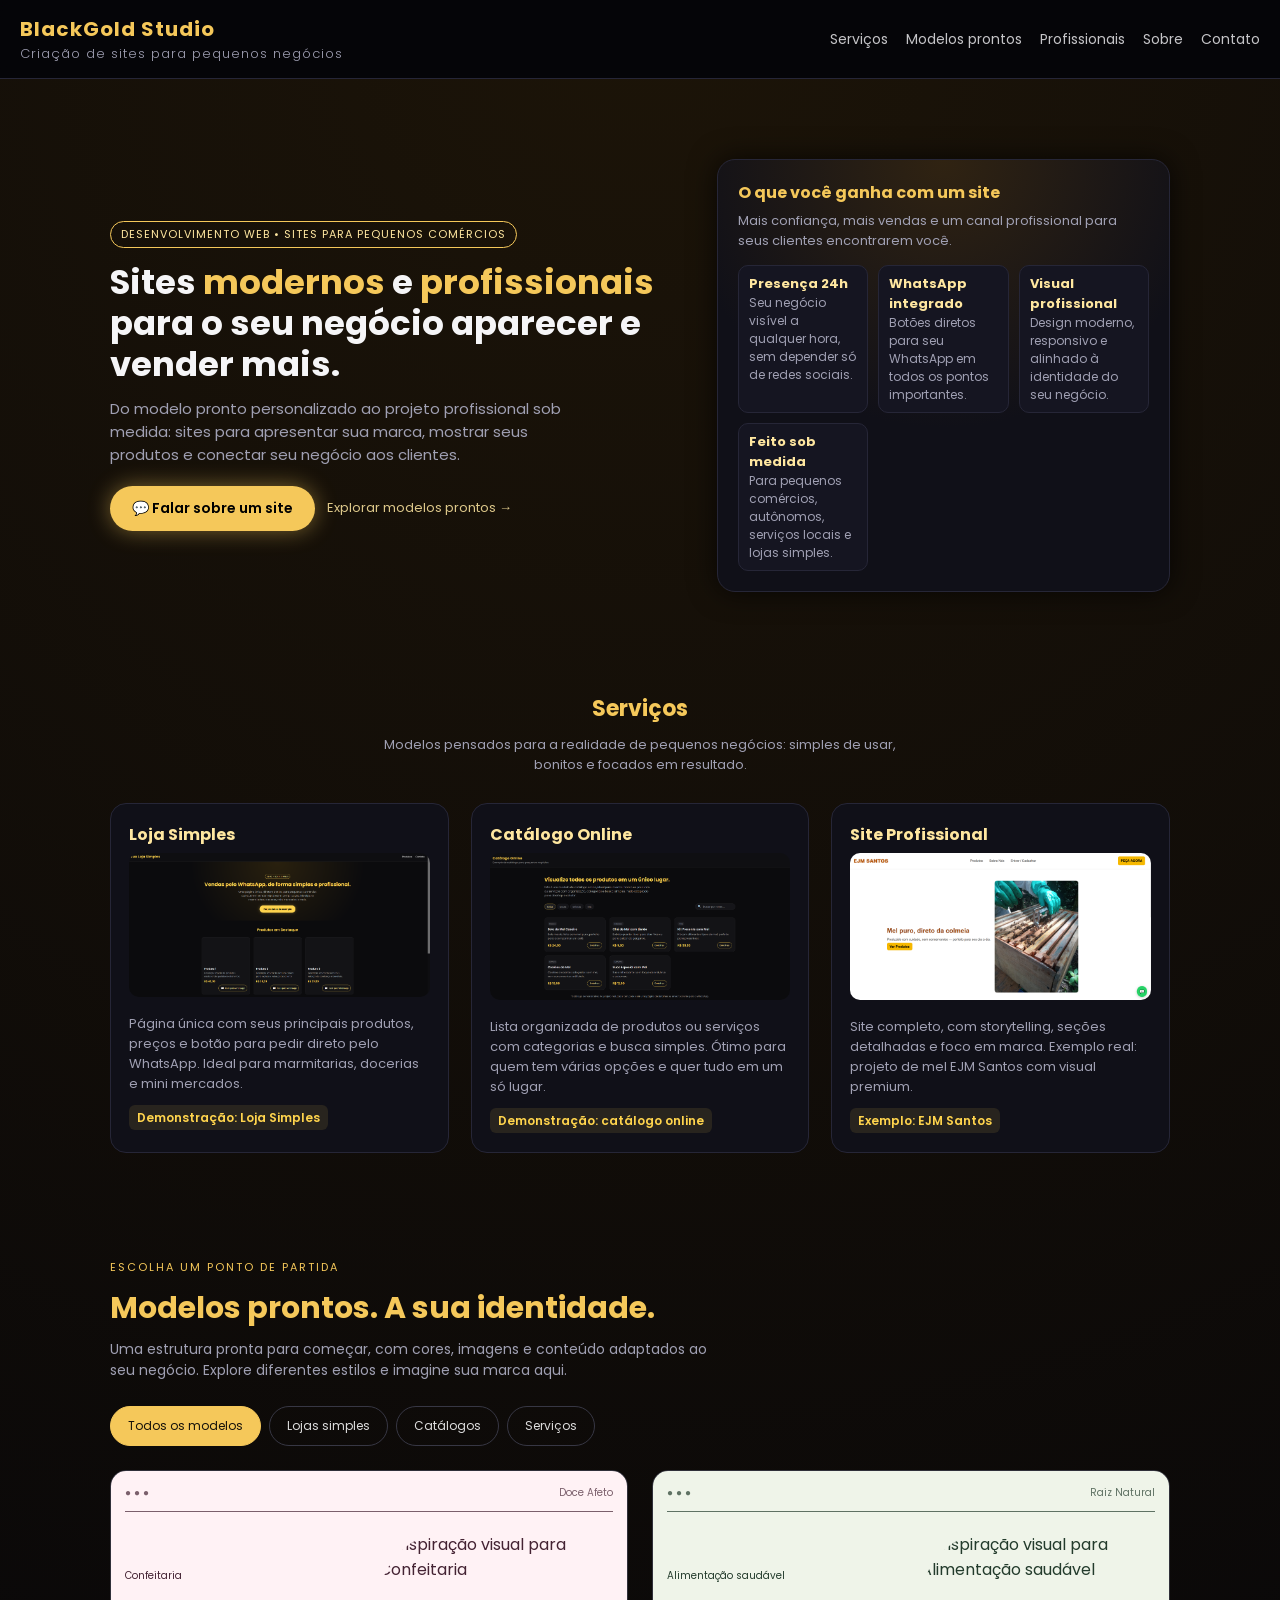
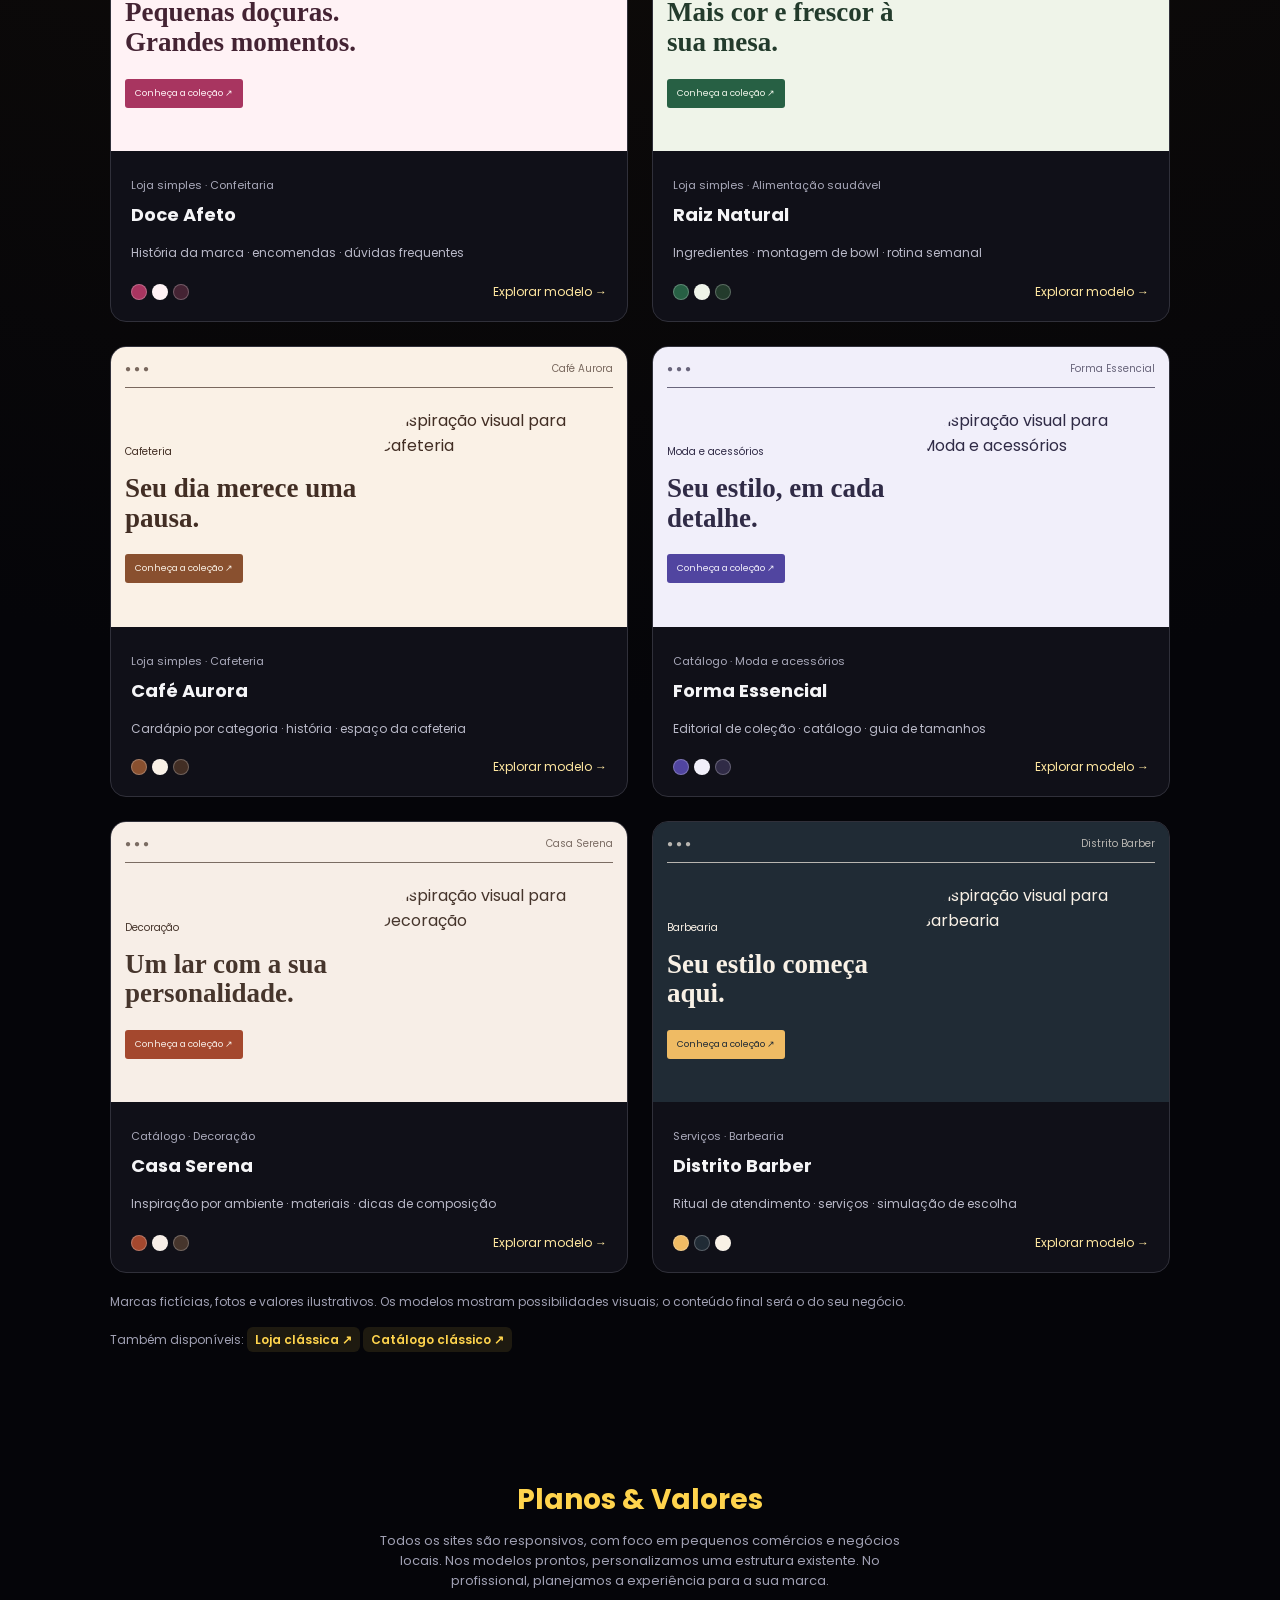
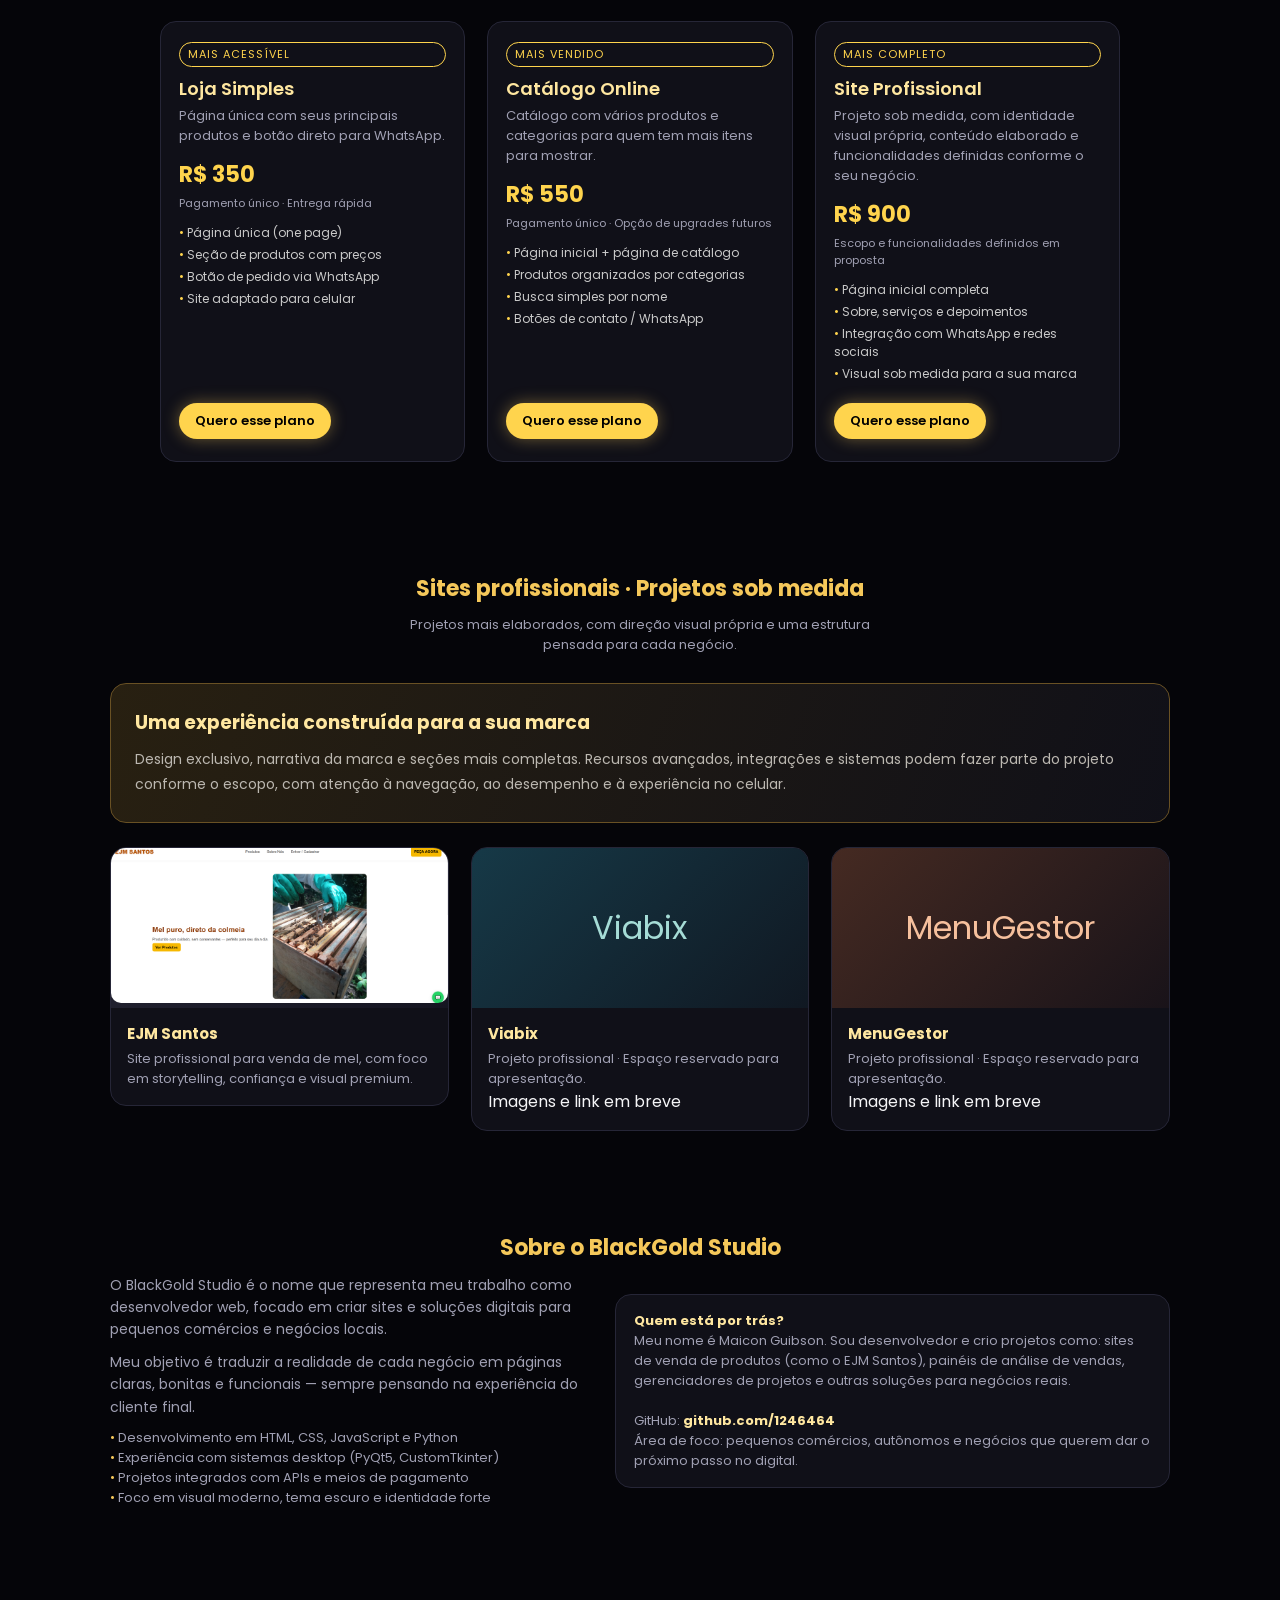
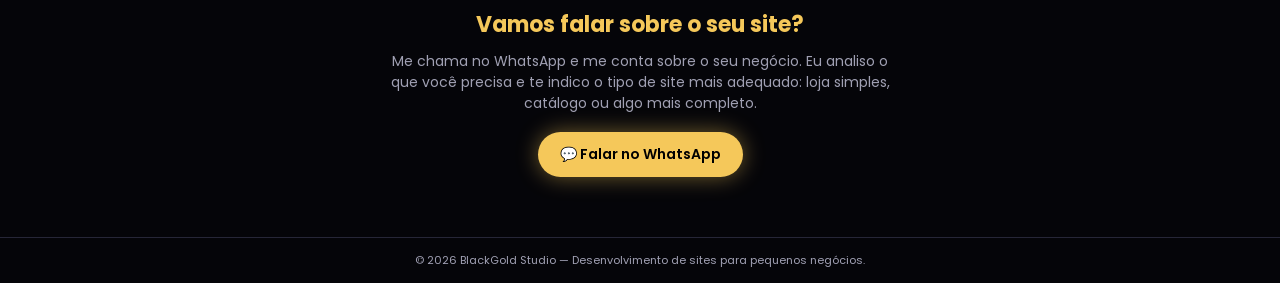
==== commit a407832d: "enrequicimento dos mudelos pré pronto" ====
--- a/index.html
+++ b/index.html
@@ -524,7 +524,7 @@
 
   </style>
   <link rel="stylesheet" href="modelos.css">
-  <script src="modelos.js" defer></script>
+  <script src="apresentacoes.js" defer></script><script src="modelos.js" defer></script>
 </head>
 <body>
   <header>
--- a/modelos.css
+++ b/modelos.css
@@ -1 +1,2 @@
 html{scroll-behavior:smooth;scroll-padding-top:100px}a:focus-visible,button:focus-visible,input:focus-visible,select:focus-visible{outline:3px solid #ba83ff;outline-offset:5px}[hidden]{display:none!important}.modelos-intro{display:flex;justify-content:space-between;align-items:end;gap:24px;margin-bottom:25px}.modelos-intro h2{font-size:30px;color:var(--accent);margin:8px 0}.modelos-intro p{max-width:610px;color:var(--muted);font-size:14px}.eyebrow{font-size:11px;letter-spacing:2px;text-transform:uppercase;color:var(--accent)}.modelos-filtros{display:flex;flex-wrap:wrap;gap:8px;margin:24px 0}.modelos-filtros button{font:inherit;font-size:12px;padding:10px 17px;border:1px solid #373744;border-radius:30px;background:transparent;color:#ddd;cursor:pointer}.modelos-filtros button[aria-pressed=true]{background:#f5c85a;color:#17130b;border-color:#f5c85a}.modelos-grid{display:grid;grid-template-columns:repeat(2,minmax(0,1fr));gap:24px}.modelo-card{border:1px solid #30303a;border-radius:16px;overflow:hidden;background:#101018}.modelo-preview{display:block;background:var(--modelo-fundo);color:var(--modelo-texto);padding:14px}.preview-bar{display:flex;justify-content:space-between;font-size:10px;border-bottom:1px solid currentColor;padding:0 0 10px;opacity:.7}.preview-layout{display:grid;grid-template-columns:1fr 1fr;gap:20px;align-items:center;padding-top:20px;min-height:225px}.preview-layout small{font-size:10px}.preview-layout h3{font-family:Georgia,serif;font-size:27px;line-height:1.1;margin:12px 0 20px}.preview-layout img{width:100%;height:205px;object-fit:cover;border-radius:70px 70px 6px 6px}.preview-button{display:inline-block;background:var(--modelo-cor);color:var(--modelo-fundo);font-size:9px;padding:8px 10px;border-radius:3px}.modelo-body{padding:20px}.modelo-body small{font-size:11px;color:#aaaabb}.modelo-body h3{margin:5px 0 15px;font-size:18px}.modelo-bottom{display:flex;justify-content:space-between;gap:12px;align-items:center}.modelo-bottom a{font-size:12px;color:#ffe7a0}.paleta{display:flex;gap:5px}.paleta i{width:16px;height:16px;border-radius:50%;border:1px solid #ffffff40}.modelos-note{font-size:12px;color:var(--muted);margin-top:20px}.professional-note{padding:24px;border:1px solid #695124;border-radius:16px;background:linear-gradient(110deg,#282011,#101018);margin-bottom:24px}.professional-note h3{color:#ffe7a0;margin-bottom:10px}.professional-note p{color:#bcb8b1;font-size:14px;line-height:1.8}.portfolio-thumb img{height:100%;object-fit:cover;object-position:top}.section{scroll-margin-top:30px}@media(max-width:640px){.modelos-grid{grid-template-columns:1fr}.modelos-intro{display:block}.modelos-intro h2{font-size:26px}.preview-layout h3{font-size:24px}body>header{flex-wrap:wrap;gap:12px}body>header nav{display:flex;flex-wrap:wrap;gap:12px}body>header nav a{font-size:12px}}
+.modelo-recursos{font-size:12px;line-height:1.65;color:#b9b9c8;margin:0 0 20px}
